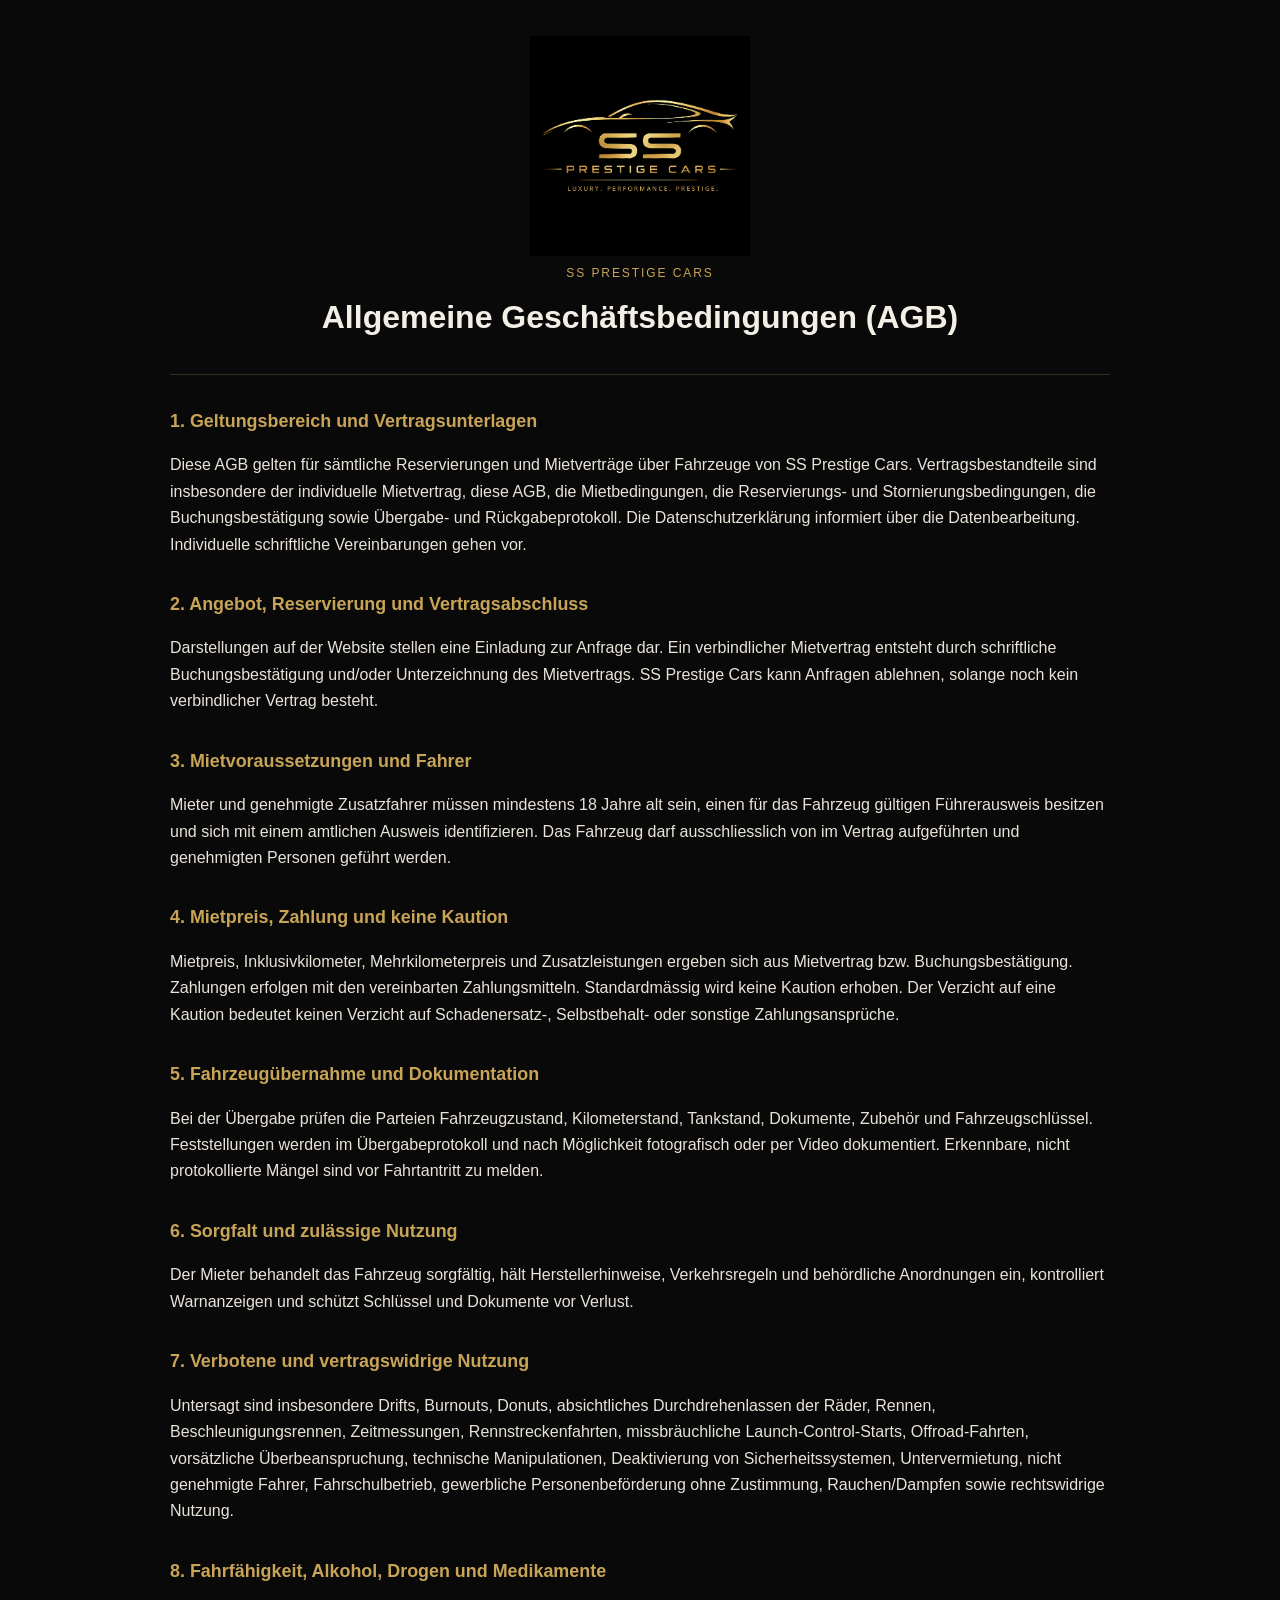
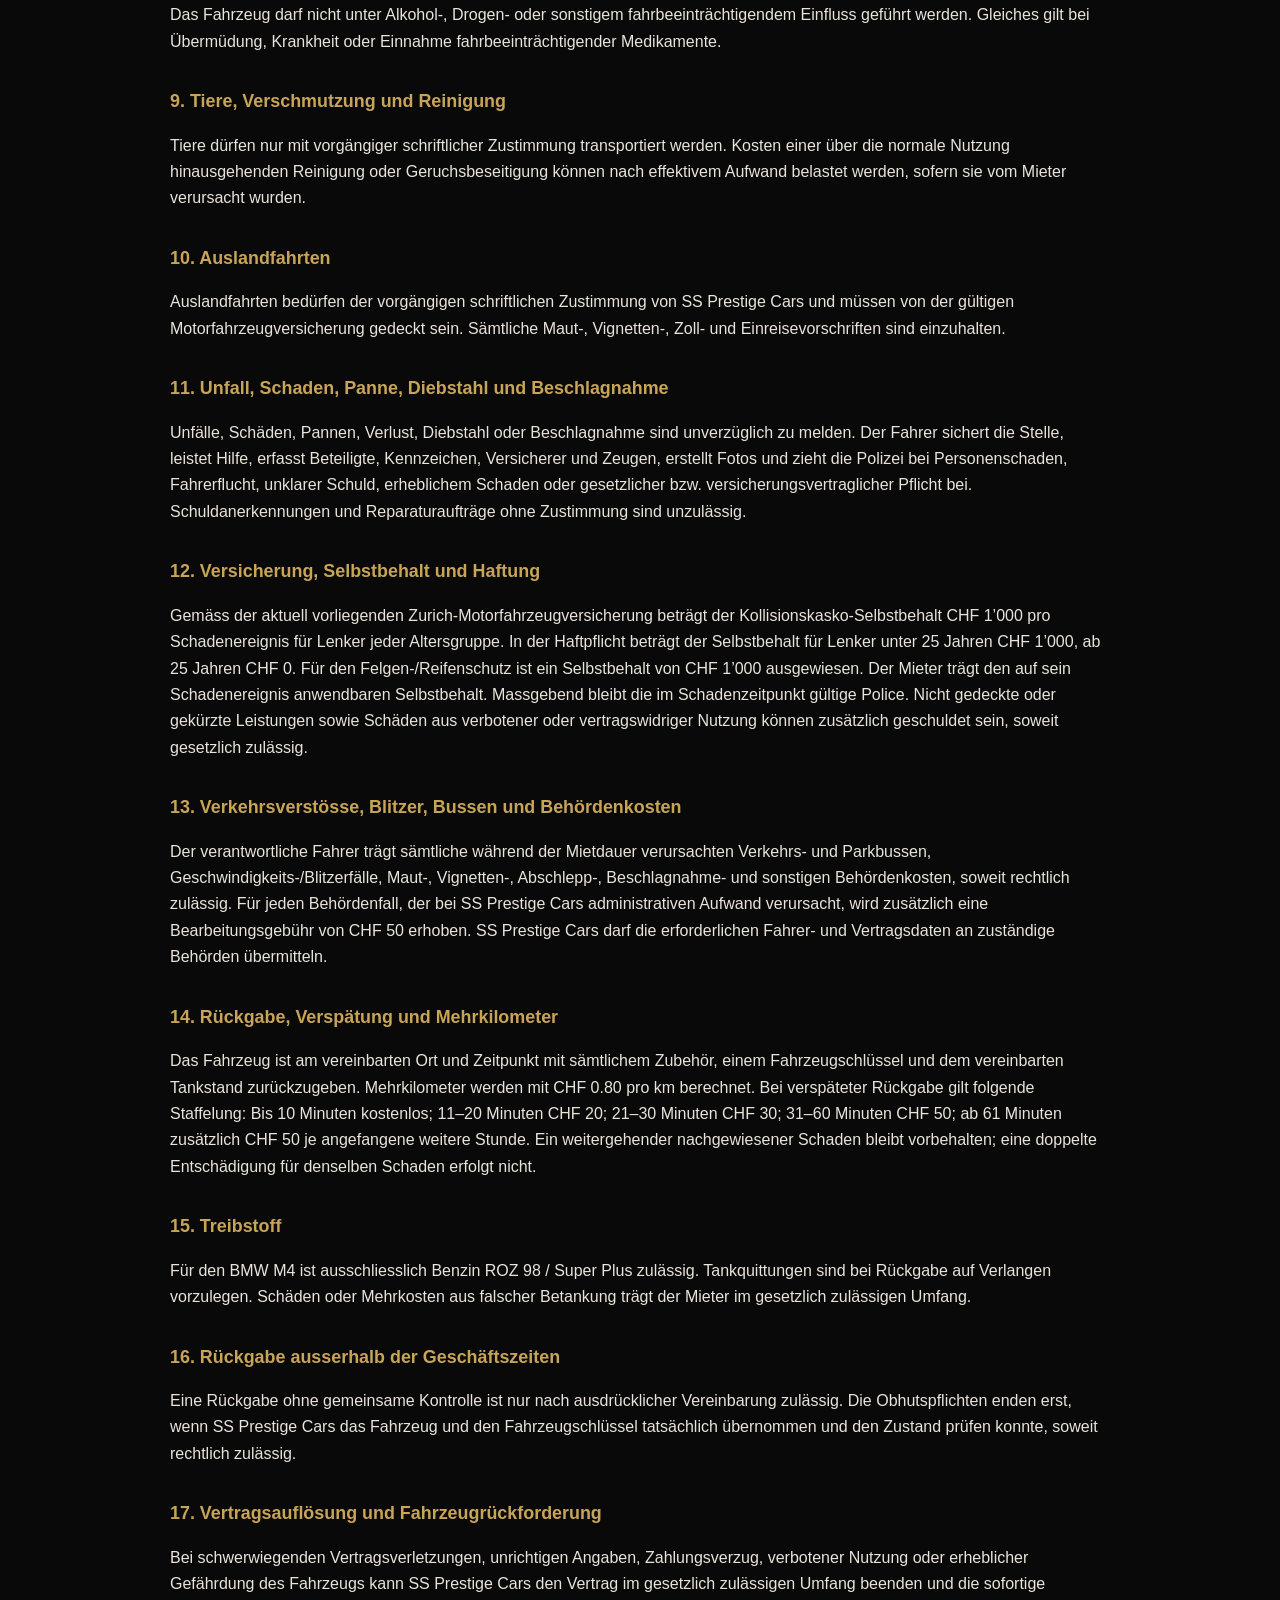
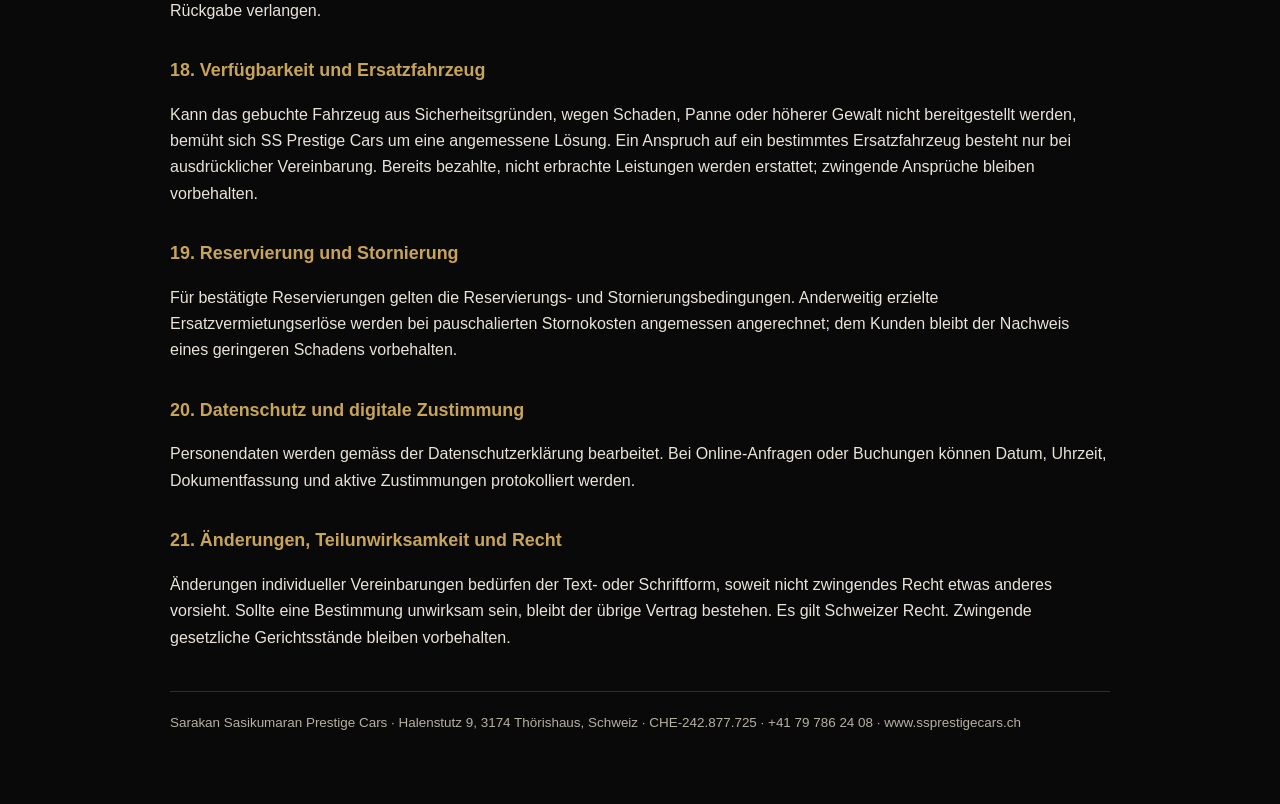
==== agb.html @ 686b35cb "Add files via upload" ====
<!doctype html><html lang="de"><head><meta charset="utf-8"><meta name="viewport" content="width=device-width,initial-scale=1"><title>Allgemeine Geschäftsbedingungen (AGB) | SS Prestige Cars</title><link rel="stylesheet" href="legal.css"></head><body><main class="wrap"><header class="top"><img class="logo" src="assets/logo.png" alt="SS Prestige Cars"><div class="eyebrow">SS Prestige Cars</div><h1>Allgemeine Geschäftsbedingungen (AGB)</h1></header><h2>1. Geltungsbereich und Vertragsunterlagen</h2><p>Diese AGB gelten für sämtliche Reservierungen und Mietverträge über Fahrzeuge von SS Prestige Cars. Vertragsbestandteile sind insbesondere der individuelle Mietvertrag, diese AGB, die Mietbedingungen, die Reservierungs- und Stornierungsbedingungen, die Buchungsbestätigung sowie Übergabe- und Rückgabeprotokoll. Die Datenschutzerklärung informiert über die Datenbearbeitung. Individuelle schriftliche Vereinbarungen gehen vor.</p><h2>2. Angebot, Reservierung und Vertragsabschluss</h2><p>Darstellungen auf der Website stellen eine Einladung zur Anfrage dar. Ein verbindlicher Mietvertrag entsteht durch schriftliche Buchungsbestätigung und/oder Unterzeichnung des Mietvertrags. SS Prestige Cars kann Anfragen ablehnen, solange noch kein verbindlicher Vertrag besteht.</p><h2>3. Mietvoraussetzungen und Fahrer</h2><p>Mieter und genehmigte Zusatzfahrer müssen mindestens 18 Jahre alt sein, einen für das Fahrzeug gültigen Führerausweis besitzen und sich mit einem amtlichen Ausweis identifizieren. Das Fahrzeug darf ausschliesslich von im Vertrag aufgeführten und genehmigten Personen geführt werden.</p><h2>4. Mietpreis, Zahlung und keine Kaution</h2><p>Mietpreis, Inklusivkilometer, Mehrkilometerpreis und Zusatzleistungen ergeben sich aus Mietvertrag bzw. Buchungsbestätigung. Zahlungen erfolgen mit den vereinbarten Zahlungsmitteln. Standardmässig wird keine Kaution erhoben. Der Verzicht auf eine Kaution bedeutet keinen Verzicht auf Schadenersatz-, Selbstbehalt- oder sonstige Zahlungsansprüche.</p><h2>5. Fahrzeugübernahme und Dokumentation</h2><p>Bei der Übergabe prüfen die Parteien Fahrzeugzustand, Kilometerstand, Tankstand, Dokumente, Zubehör und Fahrzeugschlüssel. Feststellungen werden im Übergabeprotokoll und nach Möglichkeit fotografisch oder per Video dokumentiert. Erkennbare, nicht protokollierte Mängel sind vor Fahrtantritt zu melden.</p><h2>6. Sorgfalt und zulässige Nutzung</h2><p>Der Mieter behandelt das Fahrzeug sorgfältig, hält Herstellerhinweise, Verkehrsregeln und behördliche Anordnungen ein, kontrolliert Warnanzeigen und schützt Schlüssel und Dokumente vor Verlust.</p><h2>7. Verbotene und vertragswidrige Nutzung</h2><p>Untersagt sind insbesondere Drifts, Burnouts, Donuts, absichtliches Durchdrehenlassen der Räder, Rennen, Beschleunigungsrennen, Zeitmessungen, Rennstreckenfahrten, missbräuchliche Launch-Control-Starts, Offroad-Fahrten, vorsätzliche Überbeanspruchung, technische Manipulationen, Deaktivierung von Sicherheitssystemen, Untervermietung, nicht genehmigte Fahrer, Fahrschulbetrieb, gewerbliche Personenbeförderung ohne Zustimmung, Rauchen/Dampfen sowie rechtswidrige Nutzung.</p><h2>8. Fahrfähigkeit, Alkohol, Drogen und Medikamente</h2><p>Das Fahrzeug darf nicht unter Alkohol-, Drogen- oder sonstigem fahrbeeinträchtigendem Einfluss geführt werden. Gleiches gilt bei Übermüdung, Krankheit oder Einnahme fahrbeeinträchtigender Medikamente.</p><h2>9. Tiere, Verschmutzung und Reinigung</h2><p>Tiere dürfen nur mit vorgängiger schriftlicher Zustimmung transportiert werden. Kosten einer über die normale Nutzung hinausgehenden Reinigung oder Geruchsbeseitigung können nach effektivem Aufwand belastet werden, sofern sie vom Mieter verursacht wurden.</p><h2>10. Auslandfahrten</h2><p>Auslandfahrten bedürfen der vorgängigen schriftlichen Zustimmung von SS Prestige Cars und müssen von der gültigen Motorfahrzeugversicherung gedeckt sein. Sämtliche Maut-, Vignetten-, Zoll- und Einreisevorschriften sind einzuhalten.</p><h2>11. Unfall, Schaden, Panne, Diebstahl und Beschlagnahme</h2><p>Unfälle, Schäden, Pannen, Verlust, Diebstahl oder Beschlagnahme sind unverzüglich zu melden. Der Fahrer sichert die Stelle, leistet Hilfe, erfasst Beteiligte, Kennzeichen, Versicherer und Zeugen, erstellt Fotos und zieht die Polizei bei Personenschaden, Fahrerflucht, unklarer Schuld, erheblichem Schaden oder gesetzlicher bzw. versicherungsvertraglicher Pflicht bei. Schuldanerkennungen und Reparaturaufträge ohne Zustimmung sind unzulässig.</p><h2>12. Versicherung, Selbstbehalt und Haftung</h2><p>Gemäss der aktuell vorliegenden Zurich-Motorfahrzeugversicherung beträgt der Kollisionskasko-Selbstbehalt CHF 1’000 pro Schadenereignis für Lenker jeder Altersgruppe. In der Haftpflicht beträgt der Selbstbehalt für Lenker unter 25 Jahren CHF 1’000, ab 25 Jahren CHF 0. Für den Felgen-/Reifenschutz ist ein Selbstbehalt von CHF 1’000 ausgewiesen. Der Mieter trägt den auf sein Schadenereignis anwendbaren Selbstbehalt. Massgebend bleibt die im Schadenzeitpunkt gültige Police. Nicht gedeckte oder gekürzte Leistungen sowie Schäden aus verbotener oder vertragswidriger Nutzung können zusätzlich geschuldet sein, soweit gesetzlich zulässig.</p><h2>13. Verkehrsverstösse, Blitzer, Bussen und Behördenkosten</h2><p>Der verantwortliche Fahrer trägt sämtliche während der Mietdauer verursachten Verkehrs- und Parkbussen, Geschwindigkeits-/Blitzerfälle, Maut-, Vignetten-, Abschlepp-, Beschlagnahme- und sonstigen Behördenkosten, soweit rechtlich zulässig. Für jeden Behördenfall, der bei SS Prestige Cars administrativen Aufwand verursacht, wird zusätzlich eine Bearbeitungsgebühr von CHF 50 erhoben. SS Prestige Cars darf die erforderlichen Fahrer- und Vertragsdaten an zuständige Behörden übermitteln.</p><h2>14. Rückgabe, Verspätung und Mehrkilometer</h2><p>Das Fahrzeug ist am vereinbarten Ort und Zeitpunkt mit sämtlichem Zubehör, einem Fahrzeugschlüssel und dem vereinbarten Tankstand zurückzugeben. Mehrkilometer werden mit CHF 0.80 pro km berechnet. Bei verspäteter Rückgabe gilt folgende Staffelung: Bis 10 Minuten kostenlos; 11–20 Minuten CHF 20; 21–30 Minuten CHF 30; 31–60 Minuten CHF 50; ab 61 Minuten zusätzlich CHF 50 je angefangene weitere Stunde. Ein weitergehender nachgewiesener Schaden bleibt vorbehalten; eine doppelte Entschädigung für denselben Schaden erfolgt nicht.</p><h2>15. Treibstoff</h2><p>Für den BMW M4 ist ausschliesslich Benzin ROZ 98 / Super Plus zulässig. Tankquittungen sind bei Rückgabe auf Verlangen vorzulegen. Schäden oder Mehrkosten aus falscher Betankung trägt der Mieter im gesetzlich zulässigen Umfang.</p><h2>16. Rückgabe ausserhalb der Geschäftszeiten</h2><p>Eine Rückgabe ohne gemeinsame Kontrolle ist nur nach ausdrücklicher Vereinbarung zulässig. Die Obhutspflichten enden erst, wenn SS Prestige Cars das Fahrzeug und den Fahrzeugschlüssel tatsächlich übernommen und den Zustand prüfen konnte, soweit rechtlich zulässig.</p><h2>17. Vertragsauflösung und Fahrzeugrückforderung</h2><p>Bei schwerwiegenden Vertragsverletzungen, unrichtigen Angaben, Zahlungsverzug, verbotener Nutzung oder erheblicher Gefährdung des Fahrzeugs kann SS Prestige Cars den Vertrag im gesetzlich zulässigen Umfang beenden und die sofortige Rückgabe verlangen.</p><h2>18. Verfügbarkeit und Ersatzfahrzeug</h2><p>Kann das gebuchte Fahrzeug aus Sicherheitsgründen, wegen Schaden, Panne oder höherer Gewalt nicht bereitgestellt werden, bemüht sich SS Prestige Cars um eine angemessene Lösung. Ein Anspruch auf ein bestimmtes Ersatzfahrzeug besteht nur bei ausdrücklicher Vereinbarung. Bereits bezahlte, nicht erbrachte Leistungen werden erstattet; zwingende Ansprüche bleiben vorbehalten.</p><h2>19. Reservierung und Stornierung</h2><p>Für bestätigte Reservierungen gelten die Reservierungs- und Stornierungsbedingungen. Anderweitig erzielte Ersatzvermietungserlöse werden bei pauschalierten Stornokosten angemessen angerechnet; dem Kunden bleibt der Nachweis eines geringeren Schadens vorbehalten.</p><h2>20. Datenschutz und digitale Zustimmung</h2><p>Personendaten werden gemäss der Datenschutzerklärung bearbeitet. Bei Online-Anfragen oder Buchungen können Datum, Uhrzeit, Dokumentfassung und aktive Zustimmungen protokolliert werden.</p><h2>21. Änderungen, Teilunwirksamkeit und Recht</h2><p>Änderungen individueller Vereinbarungen bedürfen der Text- oder Schriftform, soweit nicht zwingendes Recht etwas anderes vorsieht. Sollte eine Bestimmung unwirksam sein, bleibt der übrige Vertrag bestehen. Es gilt Schweizer Recht. Zwingende gesetzliche Gerichtsstände bleiben vorbehalten.</p><footer>Sarakan Sasikumaran Prestige Cars · Halenstutz 9, 3174 Thörishaus, Schweiz · CHE-242.877.725 · +41 79 786 24 08 · www.ssprestigecars.ch</footer></main></body></html>
---- legal.css ----
:root{--bg:#090909;--panel:#121212;--gold:#c8a457;--text:#f3efe7;--muted:#b7b0a4;--line:#332d22}*{box-sizing:border-box}body{margin:0;background:var(--bg);color:var(--text);font-family:Inter,Arial,sans-serif;line-height:1.65}.wrap{max-width:980px;margin:auto;padding:36px 20px 70px}.top{text-align:center;border-bottom:1px solid var(--line);padding-bottom:24px;margin-bottom:30px}.logo{width:220px;max-width:70%;height:auto}.eyebrow{color:var(--gold);letter-spacing:.16em;text-transform:uppercase;font-size:.75rem}h1{font-size:2rem;margin:.4rem 0}h2{color:var(--gold);font-size:1.12rem;margin-top:2rem}p,li{color:#e9e3da}.box{background:var(--panel);border:1px solid var(--line);border-radius:14px;padding:18px;margin:16px 0}.grid{display:grid;grid-template-columns:190px 1fr;gap:8px 18px}.grid strong{color:var(--gold)}table{width:100%;border-collapse:collapse;margin:16px 0}th,td{border:1px solid var(--line);padding:10px;text-align:left}th{background:#17130d;color:var(--gold)}a{color:var(--gold)}footer{margin-top:40px;padding-top:20px;border-top:1px solid var(--line);font-size:.84rem;color:var(--muted)}@media(max-width:620px){.grid{grid-template-columns:1fr}h1{font-size:1.55rem}}
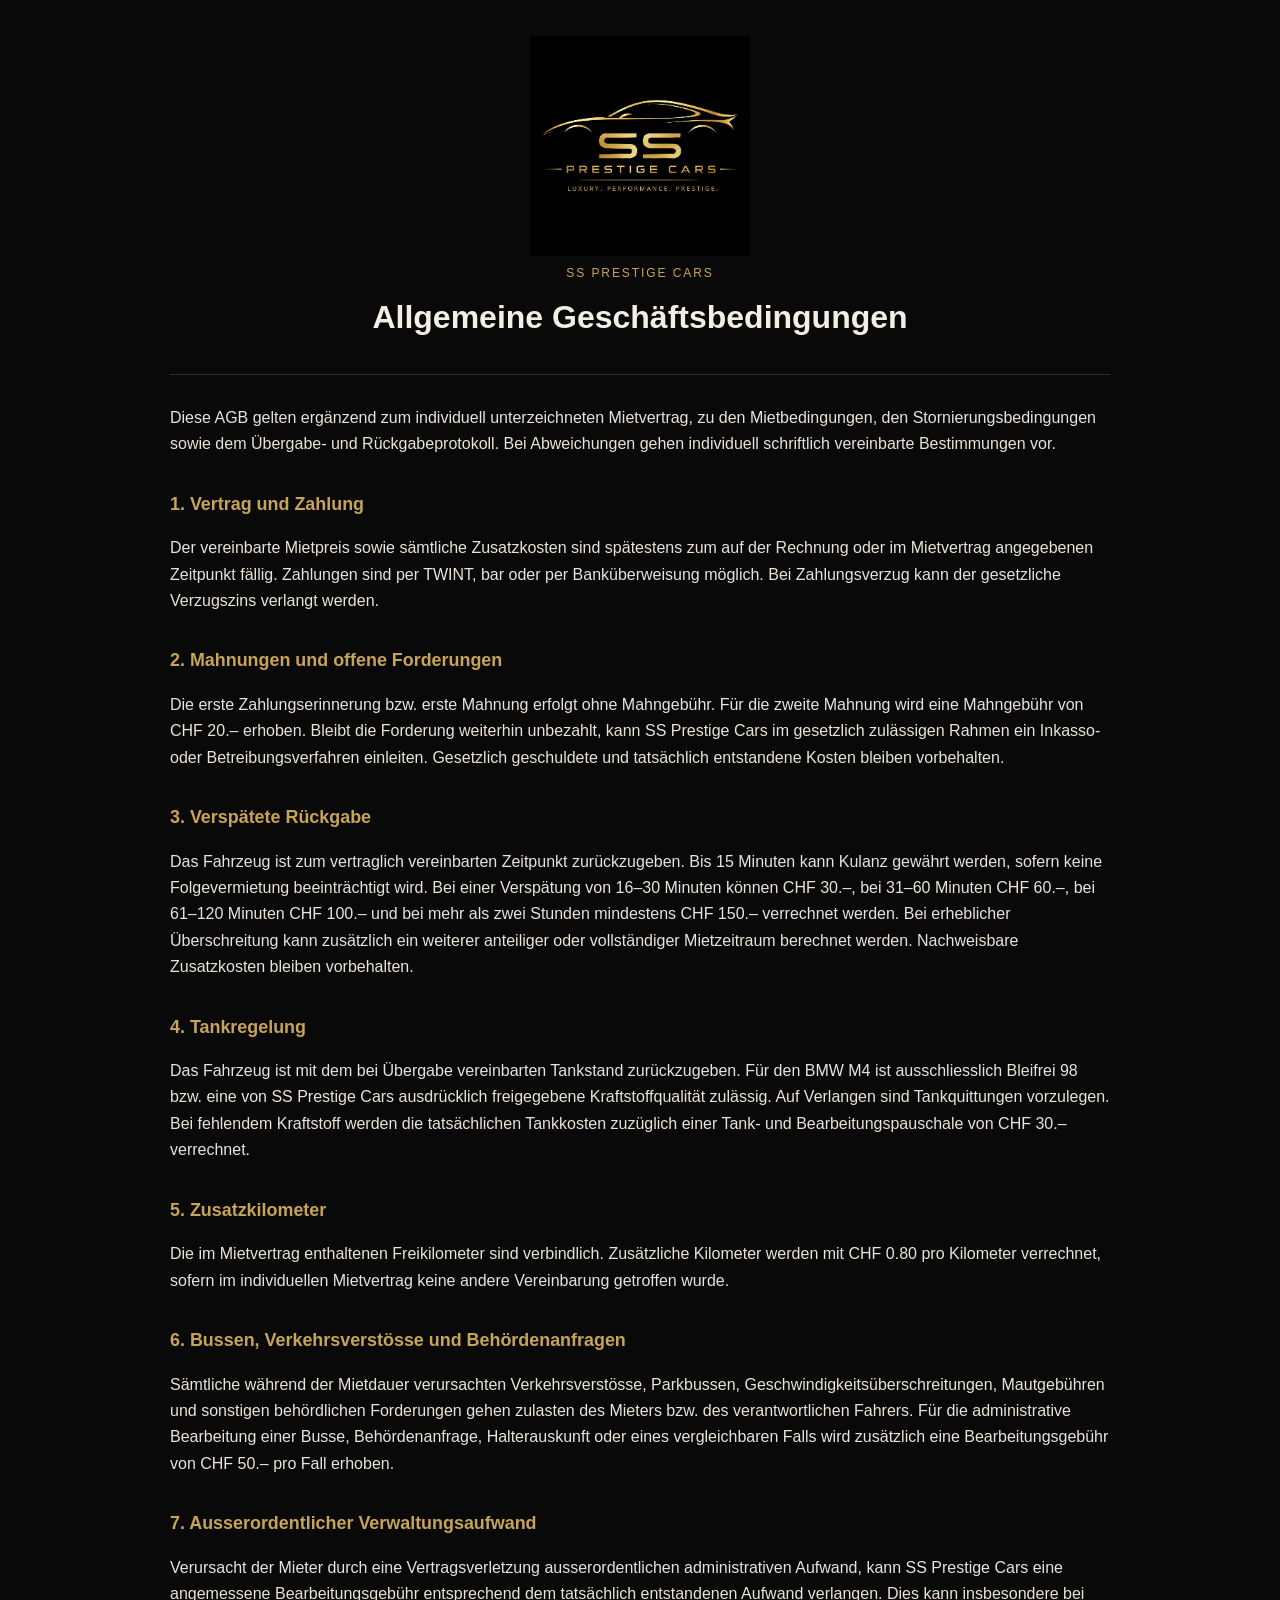
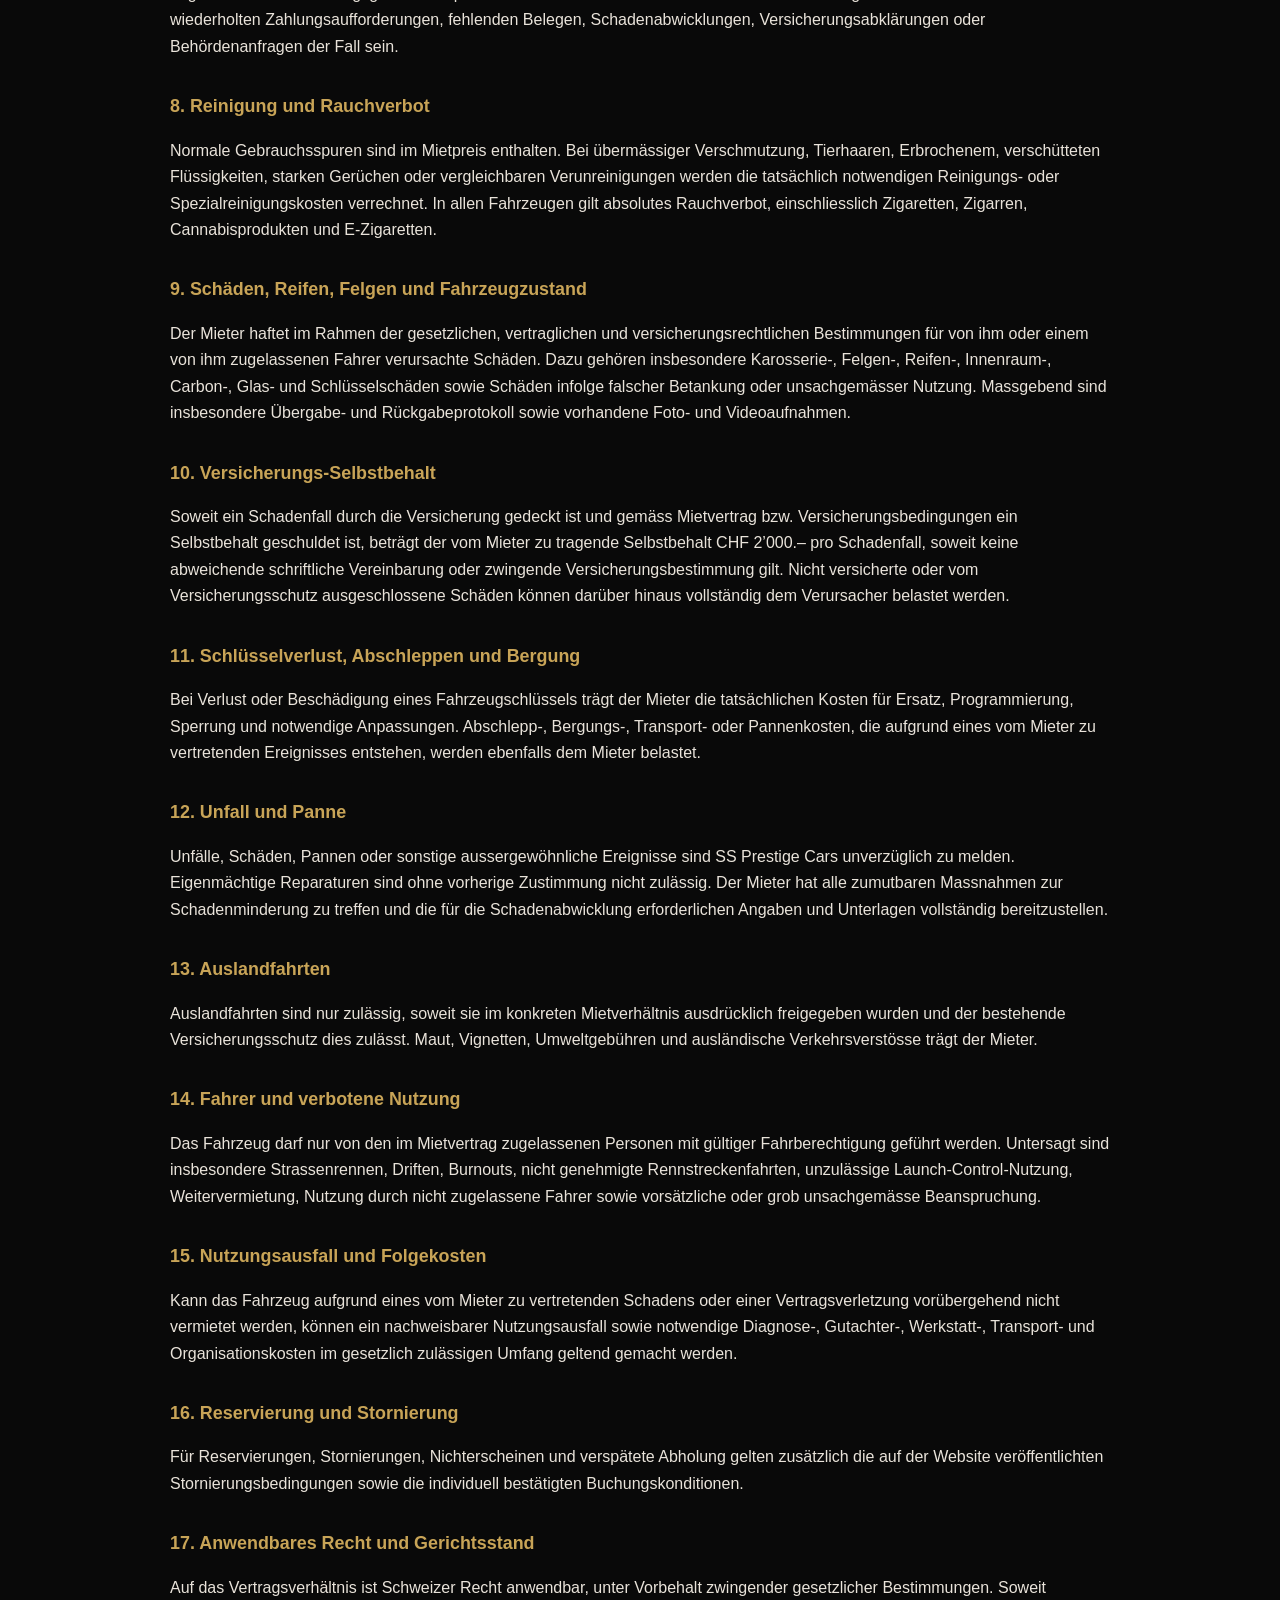
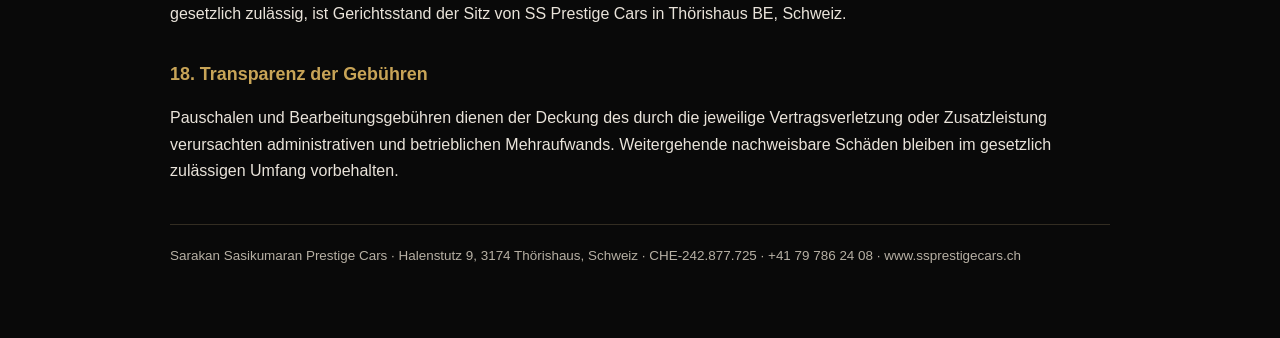
==== commit 4fd03483: "AGB und Selbstbehalt auf Live-Website aktualisieren" ====
--- a/agb.html
+++ b/agb.html
@@ -1 +1,72 @@
-<!doctype html><html lang="de"><head><meta charset="utf-8"><meta name="viewport" content="width=device-width,initial-scale=1"><title>Allgemeine Geschäftsbedingungen (AGB) | SS Prestige Cars</title><link rel="stylesheet" href="legal.css"></head><body><main class="wrap"><header class="top"><img class="logo" src="assets/logo.png" alt="SS Prestige Cars"><div class="eyebrow">SS Prestige Cars</div><h1>Allgemeine Geschäftsbedingungen (AGB)</h1></header><h2>1. Geltungsbereich und Vertragsunterlagen</h2><p>Diese AGB gelten für sämtliche Reservierungen und Mietverträge über Fahrzeuge von SS Prestige Cars. Vertragsbestandteile sind insbesondere der individuelle Mietvertrag, diese AGB, die Mietbedingungen, die Reservierungs- und Stornierungsbedingungen, die Buchungsbestätigung sowie Übergabe- und Rückgabeprotokoll. Die Datenschutzerklärung informiert über die Datenbearbeitung. Individuelle schriftliche Vereinbarungen gehen vor.</p><h2>2. Angebot, Reservierung und Vertragsabschluss</h2><p>Darstellungen auf der Website stellen eine Einladung zur Anfrage dar. Ein verbindlicher Mietvertrag entsteht durch schriftliche Buchungsbestätigung und/oder Unterzeichnung des Mietvertrags. SS Prestige Cars kann Anfragen ablehnen, solange noch kein verbindlicher Vertrag besteht.</p><h2>3. Mietvoraussetzungen und Fahrer</h2><p>Mieter und genehmigte Zusatzfahrer müssen mindestens 18 Jahre alt sein, einen für das Fahrzeug gültigen Führerausweis besitzen und sich mit einem amtlichen Ausweis identifizieren. Das Fahrzeug darf ausschliesslich von im Vertrag aufgeführten und genehmigten Personen geführt werden.</p><h2>4. Mietpreis, Zahlung und keine Kaution</h2><p>Mietpreis, Inklusivkilometer, Mehrkilometerpreis und Zusatzleistungen ergeben sich aus Mietvertrag bzw. Buchungsbestätigung. Zahlungen erfolgen mit den vereinbarten Zahlungsmitteln. Standardmässig wird keine Kaution erhoben. Der Verzicht auf eine Kaution bedeutet keinen Verzicht auf Schadenersatz-, Selbstbehalt- oder sonstige Zahlungsansprüche.</p><h2>5. Fahrzeugübernahme und Dokumentation</h2><p>Bei der Übergabe prüfen die Parteien Fahrzeugzustand, Kilometerstand, Tankstand, Dokumente, Zubehör und Fahrzeugschlüssel. Feststellungen werden im Übergabeprotokoll und nach Möglichkeit fotografisch oder per Video dokumentiert. Erkennbare, nicht protokollierte Mängel sind vor Fahrtantritt zu melden.</p><h2>6. Sorgfalt und zulässige Nutzung</h2><p>Der Mieter behandelt das Fahrzeug sorgfältig, hält Herstellerhinweise, Verkehrsregeln und behördliche Anordnungen ein, kontrolliert Warnanzeigen und schützt Schlüssel und Dokumente vor Verlust.</p><h2>7. Verbotene und vertragswidrige Nutzung</h2><p>Untersagt sind insbesondere Drifts, Burnouts, Donuts, absichtliches Durchdrehenlassen der Räder, Rennen, Beschleunigungsrennen, Zeitmessungen, Rennstreckenfahrten, missbräuchliche Launch-Control-Starts, Offroad-Fahrten, vorsätzliche Überbeanspruchung, technische Manipulationen, Deaktivierung von Sicherheitssystemen, Untervermietung, nicht genehmigte Fahrer, Fahrschulbetrieb, gewerbliche Personenbeförderung ohne Zustimmung, Rauchen/Dampfen sowie rechtswidrige Nutzung.</p><h2>8. Fahrfähigkeit, Alkohol, Drogen und Medikamente</h2><p>Das Fahrzeug darf nicht unter Alkohol-, Drogen- oder sonstigem fahrbeeinträchtigendem Einfluss geführt werden. Gleiches gilt bei Übermüdung, Krankheit oder Einnahme fahrbeeinträchtigender Medikamente.</p><h2>9. Tiere, Verschmutzung und Reinigung</h2><p>Tiere dürfen nur mit vorgängiger schriftlicher Zustimmung transportiert werden. Kosten einer über die normale Nutzung hinausgehenden Reinigung oder Geruchsbeseitigung können nach effektivem Aufwand belastet werden, sofern sie vom Mieter verursacht wurden.</p><h2>10. Auslandfahrten</h2><p>Auslandfahrten bedürfen der vorgängigen schriftlichen Zustimmung von SS Prestige Cars und müssen von der gültigen Motorfahrzeugversicherung gedeckt sein. Sämtliche Maut-, Vignetten-, Zoll- und Einreisevorschriften sind einzuhalten.</p><h2>11. Unfall, Schaden, Panne, Diebstahl und Beschlagnahme</h2><p>Unfälle, Schäden, Pannen, Verlust, Diebstahl oder Beschlagnahme sind unverzüglich zu melden. Der Fahrer sichert die Stelle, leistet Hilfe, erfasst Beteiligte, Kennzeichen, Versicherer und Zeugen, erstellt Fotos und zieht die Polizei bei Personenschaden, Fahrerflucht, unklarer Schuld, erheblichem Schaden oder gesetzlicher bzw. versicherungsvertraglicher Pflicht bei. Schuldanerkennungen und Reparaturaufträge ohne Zustimmung sind unzulässig.</p><h2>12. Versicherung, Selbstbehalt und Haftung</h2><p>Gemäss der aktuell vorliegenden Zurich-Motorfahrzeugversicherung beträgt der Kollisionskasko-Selbstbehalt CHF 1’000 pro Schadenereignis für Lenker jeder Altersgruppe. In der Haftpflicht beträgt der Selbstbehalt für Lenker unter 25 Jahren CHF 1’000, ab 25 Jahren CHF 0. Für den Felgen-/Reifenschutz ist ein Selbstbehalt von CHF 1’000 ausgewiesen. Der Mieter trägt den auf sein Schadenereignis anwendbaren Selbstbehalt. Massgebend bleibt die im Schadenzeitpunkt gültige Police. Nicht gedeckte oder gekürzte Leistungen sowie Schäden aus verbotener oder vertragswidriger Nutzung können zusätzlich geschuldet sein, soweit gesetzlich zulässig.</p><h2>13. Verkehrsverstösse, Blitzer, Bussen und Behördenkosten</h2><p>Der verantwortliche Fahrer trägt sämtliche während der Mietdauer verursachten Verkehrs- und Parkbussen, Geschwindigkeits-/Blitzerfälle, Maut-, Vignetten-, Abschlepp-, Beschlagnahme- und sonstigen Behördenkosten, soweit rechtlich zulässig. Für jeden Behördenfall, der bei SS Prestige Cars administrativen Aufwand verursacht, wird zusätzlich eine Bearbeitungsgebühr von CHF 50 erhoben. SS Prestige Cars darf die erforderlichen Fahrer- und Vertragsdaten an zuständige Behörden übermitteln.</p><h2>14. Rückgabe, Verspätung und Mehrkilometer</h2><p>Das Fahrzeug ist am vereinbarten Ort und Zeitpunkt mit sämtlichem Zubehör, einem Fahrzeugschlüssel und dem vereinbarten Tankstand zurückzugeben. Mehrkilometer werden mit CHF 0.80 pro km berechnet. Bei verspäteter Rückgabe gilt folgende Staffelung: Bis 10 Minuten kostenlos; 11–20 Minuten CHF 20; 21–30 Minuten CHF 30; 31–60 Minuten CHF 50; ab 61 Minuten zusätzlich CHF 50 je angefangene weitere Stunde. Ein weitergehender nachgewiesener Schaden bleibt vorbehalten; eine doppelte Entschädigung für denselben Schaden erfolgt nicht.</p><h2>15. Treibstoff</h2><p>Für den BMW M4 ist ausschliesslich Benzin ROZ 98 / Super Plus zulässig. Tankquittungen sind bei Rückgabe auf Verlangen vorzulegen. Schäden oder Mehrkosten aus falscher Betankung trägt der Mieter im gesetzlich zulässigen Umfang.</p><h2>16. Rückgabe ausserhalb der Geschäftszeiten</h2><p>Eine Rückgabe ohne gemeinsame Kontrolle ist nur nach ausdrücklicher Vereinbarung zulässig. Die Obhutspflichten enden erst, wenn SS Prestige Cars das Fahrzeug und den Fahrzeugschlüssel tatsächlich übernommen und den Zustand prüfen konnte, soweit rechtlich zulässig.</p><h2>17. Vertragsauflösung und Fahrzeugrückforderung</h2><p>Bei schwerwiegenden Vertragsverletzungen, unrichtigen Angaben, Zahlungsverzug, verbotener Nutzung oder erheblicher Gefährdung des Fahrzeugs kann SS Prestige Cars den Vertrag im gesetzlich zulässigen Umfang beenden und die sofortige Rückgabe verlangen.</p><h2>18. Verfügbarkeit und Ersatzfahrzeug</h2><p>Kann das gebuchte Fahrzeug aus Sicherheitsgründen, wegen Schaden, Panne oder höherer Gewalt nicht bereitgestellt werden, bemüht sich SS Prestige Cars um eine angemessene Lösung. Ein Anspruch auf ein bestimmtes Ersatzfahrzeug besteht nur bei ausdrücklicher Vereinbarung. Bereits bezahlte, nicht erbrachte Leistungen werden erstattet; zwingende Ansprüche bleiben vorbehalten.</p><h2>19. Reservierung und Stornierung</h2><p>Für bestätigte Reservierungen gelten die Reservierungs- und Stornierungsbedingungen. Anderweitig erzielte Ersatzvermietungserlöse werden bei pauschalierten Stornokosten angemessen angerechnet; dem Kunden bleibt der Nachweis eines geringeren Schadens vorbehalten.</p><h2>20. Datenschutz und digitale Zustimmung</h2><p>Personendaten werden gemäss der Datenschutzerklärung bearbeitet. Bei Online-Anfragen oder Buchungen können Datum, Uhrzeit, Dokumentfassung und aktive Zustimmungen protokolliert werden.</p><h2>21. Änderungen, Teilunwirksamkeit und Recht</h2><p>Änderungen individueller Vereinbarungen bedürfen der Text- oder Schriftform, soweit nicht zwingendes Recht etwas anderes vorsieht. Sollte eine Bestimmung unwirksam sein, bleibt der übrige Vertrag bestehen. Es gilt Schweizer Recht. Zwingende gesetzliche Gerichtsstände bleiben vorbehalten.</p><footer>Sarakan Sasikumaran Prestige Cars · Halenstutz 9, 3174 Thörishaus, Schweiz · CHE-242.877.725 · +41 79 786 24 08 · www.ssprestigecars.ch</footer></main></body></html>+<!doctype html>
+<html lang="de">
+<head>
+  <meta charset="utf-8">
+  <meta name="viewport" content="width=device-width,initial-scale=1">
+  <title>Allgemeine Geschäftsbedingungen | SS Prestige Cars</title>
+  <link rel="icon" href="assets/logo.png">
+  <link rel="stylesheet" href="legal.css">
+</head>
+<body>
+<main class="wrap">
+  <header class="top"><img class="logo" src="assets/logo.png" alt="SS Prestige Cars"><div class="eyebrow">SS Prestige Cars</div><h1>Allgemeine Geschäftsbedingungen</h1></header>
+  <p>Diese AGB gelten ergänzend zum individuell unterzeichneten Mietvertrag, zu den Mietbedingungen, den Stornierungsbedingungen sowie dem Übergabe- und Rückgabeprotokoll. Bei Abweichungen gehen individuell schriftlich vereinbarte Bestimmungen vor.</p>
+
+  <h2>1. Vertrag und Zahlung</h2>
+  <p>Der vereinbarte Mietpreis sowie sämtliche Zusatzkosten sind spätestens zum auf der Rechnung oder im Mietvertrag angegebenen Zeitpunkt fällig. Zahlungen sind per TWINT, bar oder per Banküberweisung möglich. Bei Zahlungsverzug kann der gesetzliche Verzugszins verlangt werden.</p>
+
+  <h2>2. Mahnungen und offene Forderungen</h2>
+  <p>Die erste Zahlungserinnerung bzw. erste Mahnung erfolgt ohne Mahngebühr. Für die zweite Mahnung wird eine Mahngebühr von CHF 20.– erhoben. Bleibt die Forderung weiterhin unbezahlt, kann SS Prestige Cars im gesetzlich zulässigen Rahmen ein Inkasso- oder Betreibungsverfahren einleiten. Gesetzlich geschuldete und tatsächlich entstandene Kosten bleiben vorbehalten.</p>
+
+  <h2>3. Verspätete Rückgabe</h2>
+  <p>Das Fahrzeug ist zum vertraglich vereinbarten Zeitpunkt zurückzugeben. Bis 15 Minuten kann Kulanz gewährt werden, sofern keine Folgevermietung beeinträchtigt wird. Bei einer Verspätung von 16–30 Minuten können CHF 30.–, bei 31–60 Minuten CHF 60.–, bei 61–120 Minuten CHF 100.– und bei mehr als zwei Stunden mindestens CHF 150.– verrechnet werden. Bei erheblicher Überschreitung kann zusätzlich ein weiterer anteiliger oder vollständiger Mietzeitraum berechnet werden. Nachweisbare Zusatzkosten bleiben vorbehalten.</p>
+
+  <h2>4. Tankregelung</h2>
+  <p>Das Fahrzeug ist mit dem bei Übergabe vereinbarten Tankstand zurückzugeben. Für den BMW M4 ist ausschliesslich Bleifrei 98 bzw. eine von SS Prestige Cars ausdrücklich freigegebene Kraftstoffqualität zulässig. Auf Verlangen sind Tankquittungen vorzulegen. Bei fehlendem Kraftstoff werden die tatsächlichen Tankkosten zuzüglich einer Tank- und Bearbeitungspauschale von CHF 30.– verrechnet.</p>
+
+  <h2>5. Zusatzkilometer</h2>
+  <p>Die im Mietvertrag enthaltenen Freikilometer sind verbindlich. Zusätzliche Kilometer werden mit CHF 0.80 pro Kilometer verrechnet, sofern im individuellen Mietvertrag keine andere Vereinbarung getroffen wurde.</p>
+
+  <h2>6. Bussen, Verkehrsverstösse und Behördenanfragen</h2>
+  <p>Sämtliche während der Mietdauer verursachten Verkehrsverstösse, Parkbussen, Geschwindigkeitsüberschreitungen, Mautgebühren und sonstigen behördlichen Forderungen gehen zulasten des Mieters bzw. des verantwortlichen Fahrers. Für die administrative Bearbeitung einer Busse, Behördenanfrage, Halterauskunft oder eines vergleichbaren Falls wird zusätzlich eine Bearbeitungsgebühr von CHF 50.– pro Fall erhoben.</p>
+
+  <h2>7. Ausserordentlicher Verwaltungsaufwand</h2>
+  <p>Verursacht der Mieter durch eine Vertragsverletzung ausserordentlichen administrativen Aufwand, kann SS Prestige Cars eine angemessene Bearbeitungsgebühr entsprechend dem tatsächlich entstandenen Aufwand verlangen. Dies kann insbesondere bei wiederholten Zahlungsaufforderungen, fehlenden Belegen, Schadenabwicklungen, Versicherungsabklärungen oder Behördenanfragen der Fall sein.</p>
+
+  <h2>8. Reinigung und Rauchverbot</h2>
+  <p>Normale Gebrauchsspuren sind im Mietpreis enthalten. Bei übermässiger Verschmutzung, Tierhaaren, Erbrochenem, verschütteten Flüssigkeiten, starken Gerüchen oder vergleichbaren Verunreinigungen werden die tatsächlich notwendigen Reinigungs- oder Spezialreinigungskosten verrechnet. In allen Fahrzeugen gilt absolutes Rauchverbot, einschliesslich Zigaretten, Zigarren, Cannabisprodukten und E-Zigaretten.</p>
+
+  <h2>9. Schäden, Reifen, Felgen und Fahrzeugzustand</h2>
+  <p>Der Mieter haftet im Rahmen der gesetzlichen, vertraglichen und versicherungsrechtlichen Bestimmungen für von ihm oder einem von ihm zugelassenen Fahrer verursachte Schäden. Dazu gehören insbesondere Karosserie-, Felgen-, Reifen-, Innenraum-, Carbon-, Glas- und Schlüsselschäden sowie Schäden infolge falscher Betankung oder unsachgemässer Nutzung. Massgebend sind insbesondere Übergabe- und Rückgabeprotokoll sowie vorhandene Foto- und Videoaufnahmen.</p>
+
+  <h2>10. Versicherungs-Selbstbehalt</h2>
+  <p>Soweit ein Schadenfall durch die Versicherung gedeckt ist und gemäss Mietvertrag bzw. Versicherungsbedingungen ein Selbstbehalt geschuldet ist, beträgt der vom Mieter zu tragende Selbstbehalt CHF 2’000.– pro Schadenfall, soweit keine abweichende schriftliche Vereinbarung oder zwingende Versicherungsbestimmung gilt. Nicht versicherte oder vom Versicherungsschutz ausgeschlossene Schäden können darüber hinaus vollständig dem Verursacher belastet werden.</p>
+
+  <h2>11. Schlüsselverlust, Abschleppen und Bergung</h2>
+  <p>Bei Verlust oder Beschädigung eines Fahrzeugschlüssels trägt der Mieter die tatsächlichen Kosten für Ersatz, Programmierung, Sperrung und notwendige Anpassungen. Abschlepp-, Bergungs-, Transport- oder Pannenkosten, die aufgrund eines vom Mieter zu vertretenden Ereignisses entstehen, werden ebenfalls dem Mieter belastet.</p>
+
+  <h2>12. Unfall und Panne</h2>
+  <p>Unfälle, Schäden, Pannen oder sonstige aussergewöhnliche Ereignisse sind SS Prestige Cars unverzüglich zu melden. Eigenmächtige Reparaturen sind ohne vorherige Zustimmung nicht zulässig. Der Mieter hat alle zumutbaren Massnahmen zur Schadenminderung zu treffen und die für die Schadenabwicklung erforderlichen Angaben und Unterlagen vollständig bereitzustellen.</p>
+
+  <h2>13. Auslandfahrten</h2>
+  <p>Auslandfahrten sind nur zulässig, soweit sie im konkreten Mietverhältnis ausdrücklich freigegeben wurden und der bestehende Versicherungsschutz dies zulässt. Maut, Vignetten, Umweltgebühren und ausländische Verkehrsverstösse trägt der Mieter.</p>
+
+  <h2>14. Fahrer und verbotene Nutzung</h2>
+  <p>Das Fahrzeug darf nur von den im Mietvertrag zugelassenen Personen mit gültiger Fahrberechtigung geführt werden. Untersagt sind insbesondere Strassenrennen, Driften, Burnouts, nicht genehmigte Rennstreckenfahrten, unzulässige Launch-Control-Nutzung, Weitervermietung, Nutzung durch nicht zugelassene Fahrer sowie vorsätzliche oder grob unsachgemässe Beanspruchung.</p>
+
+  <h2>15. Nutzungsausfall und Folgekosten</h2>
+  <p>Kann das Fahrzeug aufgrund eines vom Mieter zu vertretenden Schadens oder einer Vertragsverletzung vorübergehend nicht vermietet werden, können ein nachweisbarer Nutzungsausfall sowie notwendige Diagnose-, Gutachter-, Werkstatt-, Transport- und Organisationskosten im gesetzlich zulässigen Umfang geltend gemacht werden.</p>
+
+  <h2>16. Reservierung und Stornierung</h2>
+  <p>Für Reservierungen, Stornierungen, Nichterscheinen und verspätete Abholung gelten zusätzlich die auf der Website veröffentlichten Stornierungsbedingungen sowie die individuell bestätigten Buchungskonditionen.</p>
+
+  <h2>17. Anwendbares Recht und Gerichtsstand</h2>
+  <p>Auf das Vertragsverhältnis ist Schweizer Recht anwendbar, unter Vorbehalt zwingender gesetzlicher Bestimmungen. Soweit gesetzlich zulässig, ist Gerichtsstand der Sitz von SS Prestige Cars in Thörishaus BE, Schweiz.</p>
+
+  <h2>18. Transparenz der Gebühren</h2>
+  <p>Pauschalen und Bearbeitungsgebühren dienen der Deckung des durch die jeweilige Vertragsverletzung oder Zusatzleistung verursachten administrativen und betrieblichen Mehraufwands. Weitergehende nachweisbare Schäden bleiben im gesetzlich zulässigen Umfang vorbehalten.</p>
+
+  <footer>Sarakan Sasikumaran Prestige Cars · Halenstutz 9, 3174 Thörishaus, Schweiz · CHE-242.877.725 · +41 79 786 24 08 · www.ssprestigecars.ch</footer>
+</main>
+</body>
+</html>
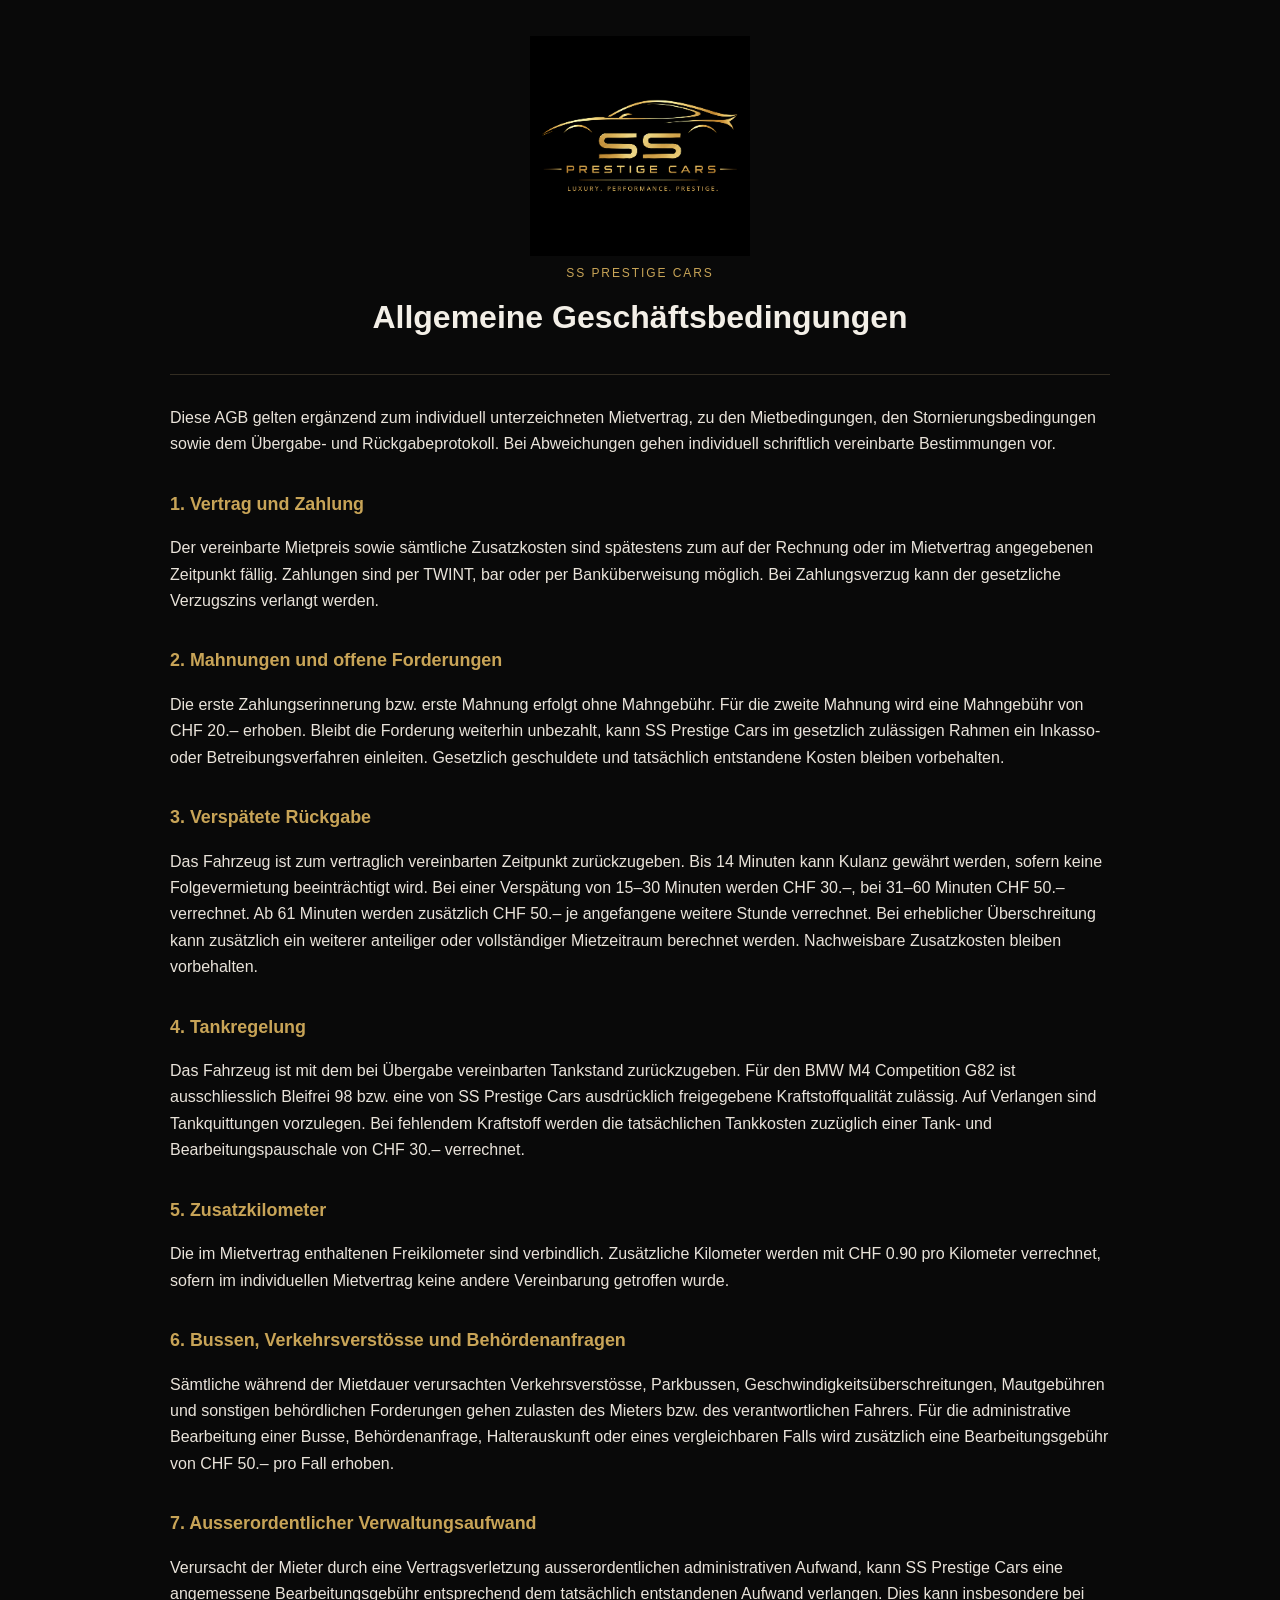
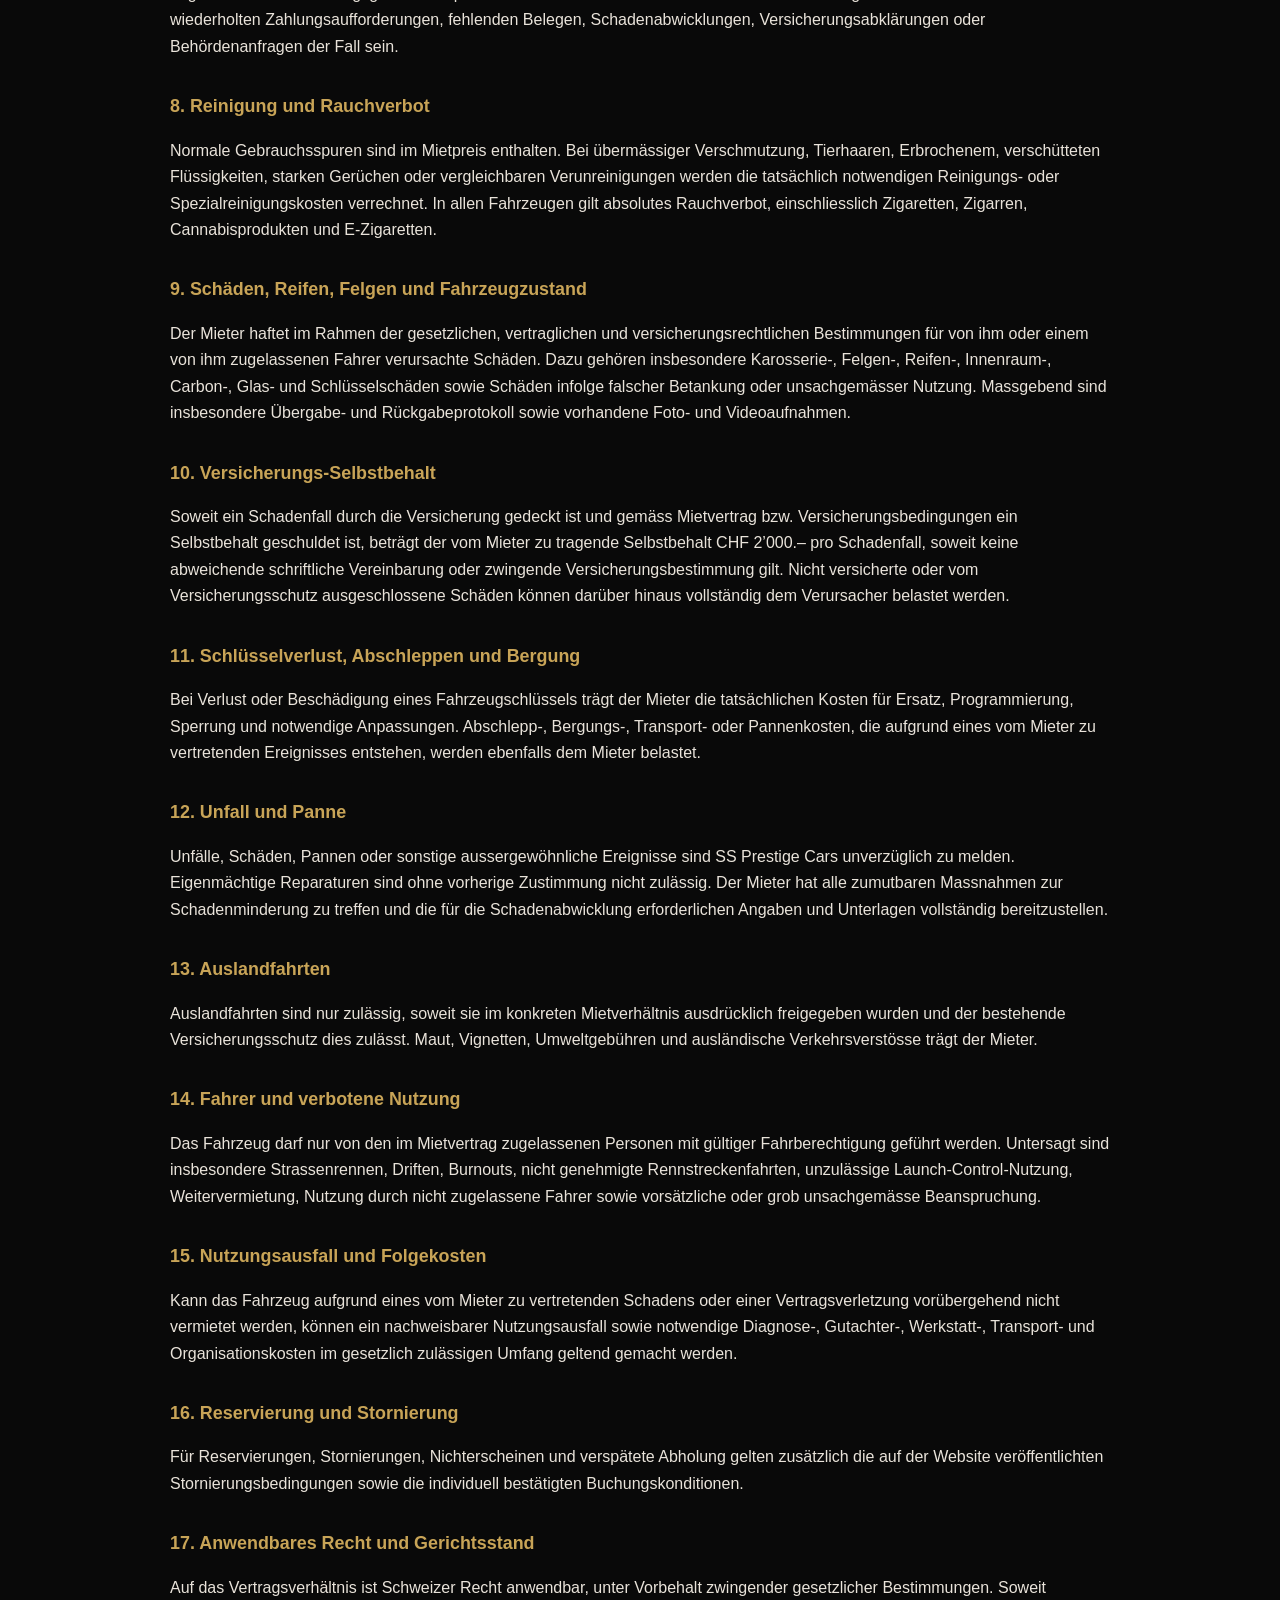
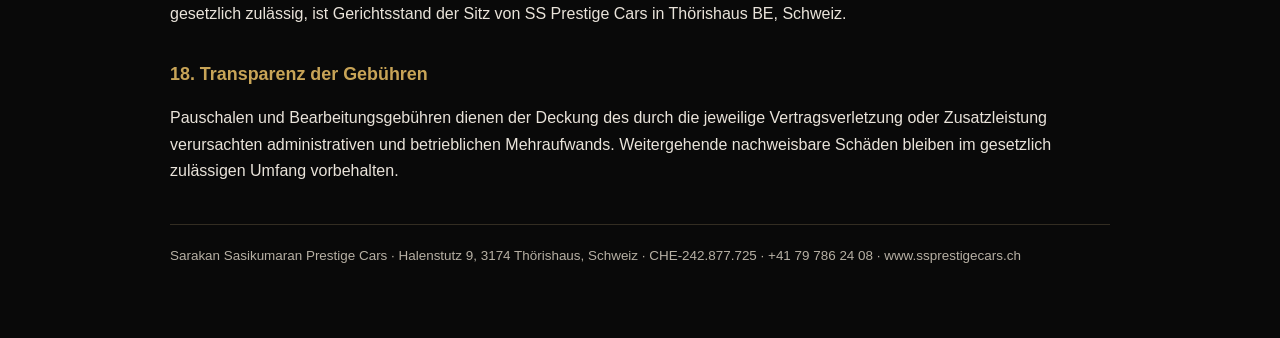
==== commit cfd90cae: "Aktualisiere agb.html auf aktuelle Mietkonditionen" ====
--- a/agb.html
+++ b/agb.html
@@ -19,13 +19,13 @@
   <p>Die erste Zahlungserinnerung bzw. erste Mahnung erfolgt ohne Mahngebühr. Für die zweite Mahnung wird eine Mahngebühr von CHF 20.– erhoben. Bleibt die Forderung weiterhin unbezahlt, kann SS Prestige Cars im gesetzlich zulässigen Rahmen ein Inkasso- oder Betreibungsverfahren einleiten. Gesetzlich geschuldete und tatsächlich entstandene Kosten bleiben vorbehalten.</p>
 
   <h2>3. Verspätete Rückgabe</h2>
-  <p>Das Fahrzeug ist zum vertraglich vereinbarten Zeitpunkt zurückzugeben. Bis 15 Minuten kann Kulanz gewährt werden, sofern keine Folgevermietung beeinträchtigt wird. Bei einer Verspätung von 16–30 Minuten können CHF 30.–, bei 31–60 Minuten CHF 60.–, bei 61–120 Minuten CHF 100.– und bei mehr als zwei Stunden mindestens CHF 150.– verrechnet werden. Bei erheblicher Überschreitung kann zusätzlich ein weiterer anteiliger oder vollständiger Mietzeitraum berechnet werden. Nachweisbare Zusatzkosten bleiben vorbehalten.</p>
+  <p>Das Fahrzeug ist zum vertraglich vereinbarten Zeitpunkt zurückzugeben. Bis 14 Minuten kann Kulanz gewährt werden, sofern keine Folgevermietung beeinträchtigt wird. Bei einer Verspätung von 15–30 Minuten werden CHF 30.–, bei 31–60 Minuten CHF 50.– verrechnet. Ab 61 Minuten werden zusätzlich CHF 50.– je angefangene weitere Stunde verrechnet. Bei erheblicher Überschreitung kann zusätzlich ein weiterer anteiliger oder vollständiger Mietzeitraum berechnet werden. Nachweisbare Zusatzkosten bleiben vorbehalten.</p>
 
   <h2>4. Tankregelung</h2>
-  <p>Das Fahrzeug ist mit dem bei Übergabe vereinbarten Tankstand zurückzugeben. Für den BMW M4 ist ausschliesslich Bleifrei 98 bzw. eine von SS Prestige Cars ausdrücklich freigegebene Kraftstoffqualität zulässig. Auf Verlangen sind Tankquittungen vorzulegen. Bei fehlendem Kraftstoff werden die tatsächlichen Tankkosten zuzüglich einer Tank- und Bearbeitungspauschale von CHF 30.– verrechnet.</p>
+  <p>Das Fahrzeug ist mit dem bei Übergabe vereinbarten Tankstand zurückzugeben. Für den BMW M4 Competition G82 ist ausschliesslich Bleifrei 98 bzw. eine von SS Prestige Cars ausdrücklich freigegebene Kraftstoffqualität zulässig. Auf Verlangen sind Tankquittungen vorzulegen. Bei fehlendem Kraftstoff werden die tatsächlichen Tankkosten zuzüglich einer Tank- und Bearbeitungspauschale von CHF 30.– verrechnet.</p>
 
   <h2>5. Zusatzkilometer</h2>
-  <p>Die im Mietvertrag enthaltenen Freikilometer sind verbindlich. Zusätzliche Kilometer werden mit CHF 0.80 pro Kilometer verrechnet, sofern im individuellen Mietvertrag keine andere Vereinbarung getroffen wurde.</p>
+  <p>Die im Mietvertrag enthaltenen Freikilometer sind verbindlich. Zusätzliche Kilometer werden mit CHF 0.90 pro Kilometer verrechnet, sofern im individuellen Mietvertrag keine andere Vereinbarung getroffen wurde.</p>
 
   <h2>6. Bussen, Verkehrsverstösse und Behördenanfragen</h2>
   <p>Sämtliche während der Mietdauer verursachten Verkehrsverstösse, Parkbussen, Geschwindigkeitsüberschreitungen, Mautgebühren und sonstigen behördlichen Forderungen gehen zulasten des Mieters bzw. des verantwortlichen Fahrers. Für die administrative Bearbeitung einer Busse, Behördenanfrage, Halterauskunft oder eines vergleichbaren Falls wird zusätzlich eine Bearbeitungsgebühr von CHF 50.– pro Fall erhoben.</p>
--- a/legal.css
+++ b/legal.css
@@ -1,2 +1 @@
-
-:root{--bg:#090909;--panel:#121212;--gold:#c8a457;--text:#f3efe7;--muted:#b7b0a4;--line:#332d22}*{box-sizing:border-box}body{margin:0;background:var(--bg);color:var(--text);font-family:Inter,Arial,sans-serif;line-height:1.65}.wrap{max-width:980px;margin:auto;padding:36px 20px 70px}.top{text-align:center;border-bottom:1px solid var(--line);padding-bottom:24px;margin-bottom:30px}.logo{width:220px;max-width:70%;height:auto}.eyebrow{color:var(--gold);letter-spacing:.16em;text-transform:uppercase;font-size:.75rem}h1{font-size:2rem;margin:.4rem 0}h2{color:var(--gold);font-size:1.12rem;margin-top:2rem}p,li{color:#e9e3da}.box{background:var(--panel);border:1px solid var(--line);border-radius:14px;padding:18px;margin:16px 0}.grid{display:grid;grid-template-columns:190px 1fr;gap:8px 18px}.grid strong{color:var(--gold)}table{width:100%;border-collapse:collapse;margin:16px 0}th,td{border:1px solid var(--line);padding:10px;text-align:left}th{background:#17130d;color:var(--gold)}a{color:var(--gold)}footer{margin-top:40px;padding-top:20px;border-top:1px solid var(--line);font-size:.84rem;color:var(--muted)}@media(max-width:620px){.grid{grid-template-columns:1fr}h1{font-size:1.55rem}}
+:root{--bg:#090909;--panel:#121212;--gold:#c8a457;--text:#f3efe7;--muted:#b7b0a4;--line:#332d22}*{box-sizing:border-box}html,body{width:100%;max-width:100%;overflow-x:hidden}body{margin:0;background:var(--bg);color:var(--text);font-family:Inter,Arial,sans-serif;line-height:1.65}.wrap{width:100%;max-width:980px;margin:auto;padding:36px 20px 70px}.top{text-align:center;border-bottom:1px solid var(--line);padding-bottom:24px;margin-bottom:30px}.logo{width:220px;max-width:70%;height:auto}.eyebrow{color:var(--gold);letter-spacing:.16em;text-transform:uppercase;font-size:.75rem}h1{font-size:2rem;margin:.4rem 0;overflow-wrap:anywhere}h2{color:var(--gold);font-size:1.12rem;margin-top:2rem;overflow-wrap:anywhere}p,li{color:#e9e3da;overflow-wrap:anywhere}.box{background:var(--panel);border:1px solid var(--line);border-radius:14px;padding:18px;margin:16px 0;min-width:0}.grid{display:grid;grid-template-columns:190px minmax(0,1fr);gap:8px 18px}.grid strong{color:var(--gold)}table{width:100%;max-width:100%;border-collapse:collapse;margin:16px 0;display:block;overflow-x:auto;-webkit-overflow-scrolling:touch}th,td{border:1px solid var(--line);padding:10px;text-align:left;white-space:normal}th{background:#17130d;color:var(--gold)}a{color:var(--gold);overflow-wrap:anywhere}footer{margin-top:40px;padding-top:20px;border-top:1px solid var(--line);font-size:.84rem;color:var(--muted);overflow-wrap:anywhere}@media(max-width:620px){.wrap{padding:26px 16px 56px}.grid{grid-template-columns:1fr}h1{font-size:1.55rem;line-height:1.2}h2{font-size:1.05rem}.logo{width:180px;max-width:75%}.box{padding:15px}p,li{font-size:.96rem}footer{font-size:.78rem;line-height:1.55}}
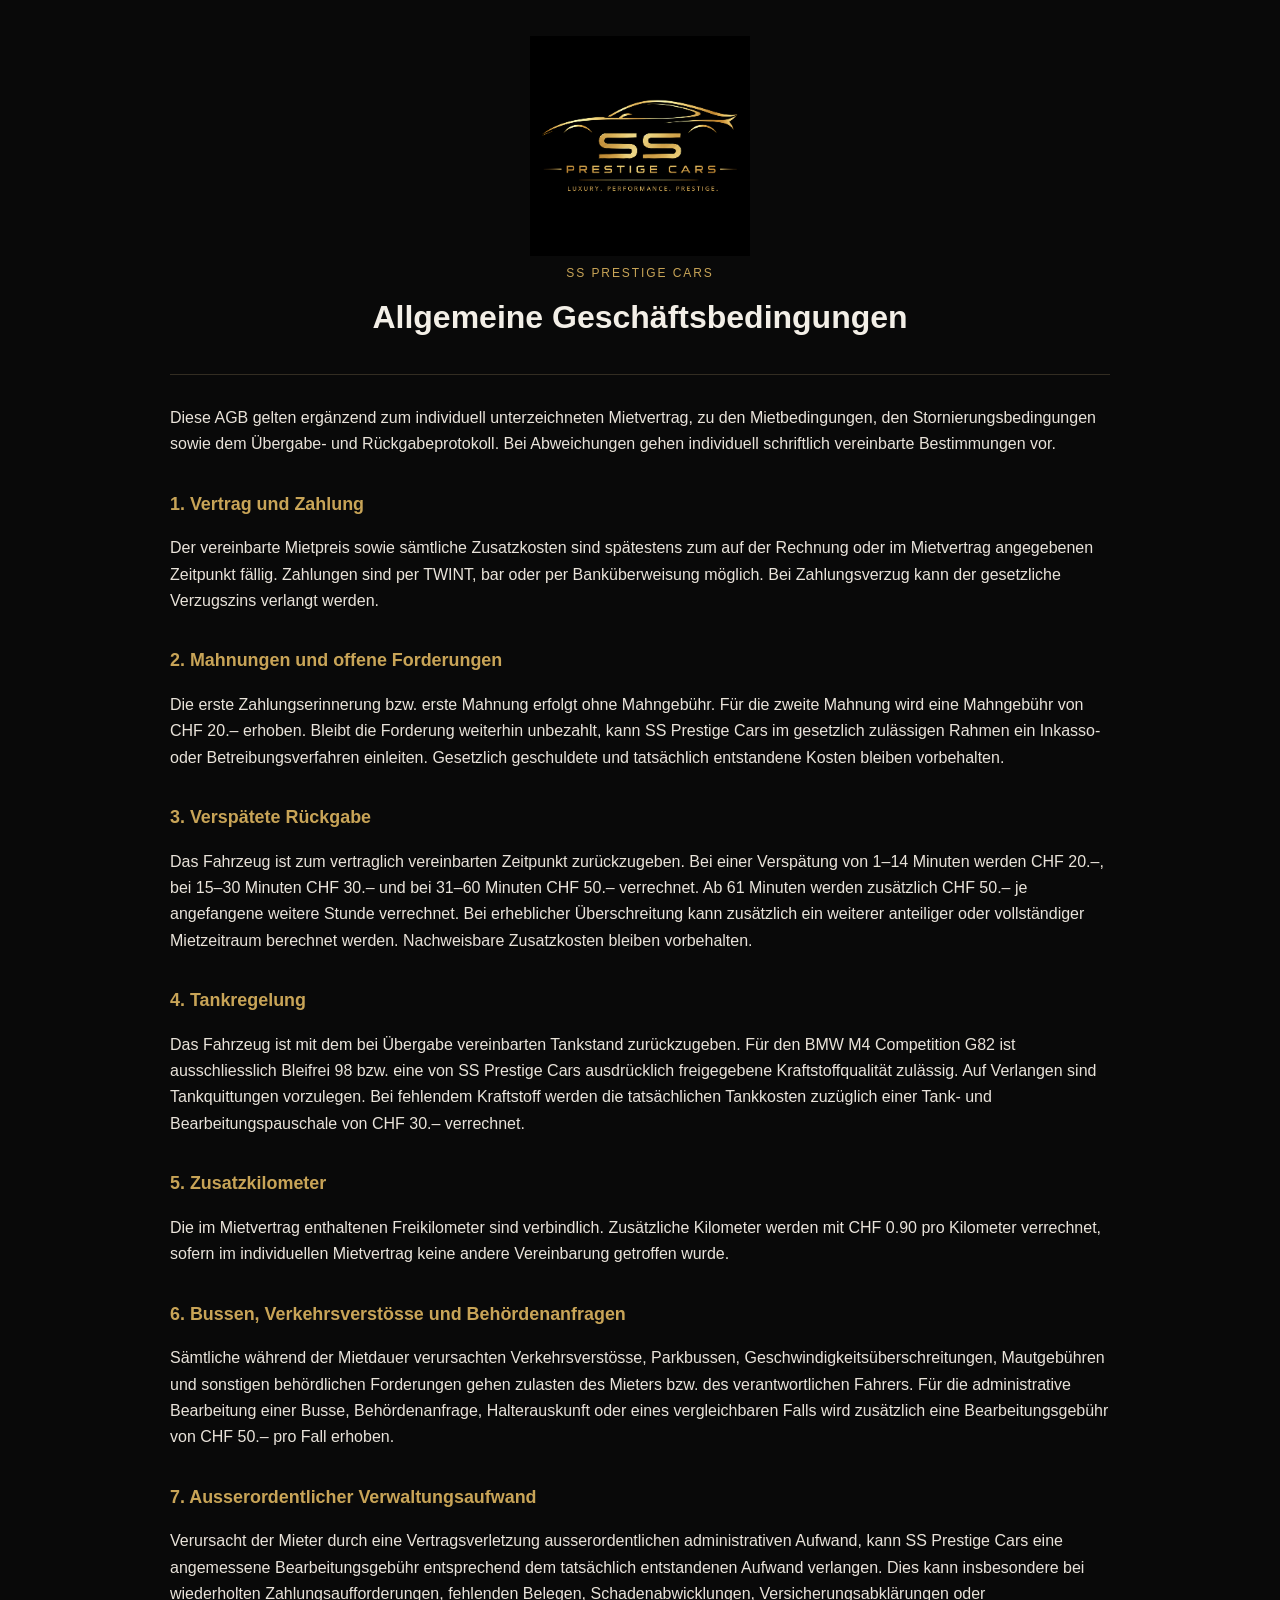
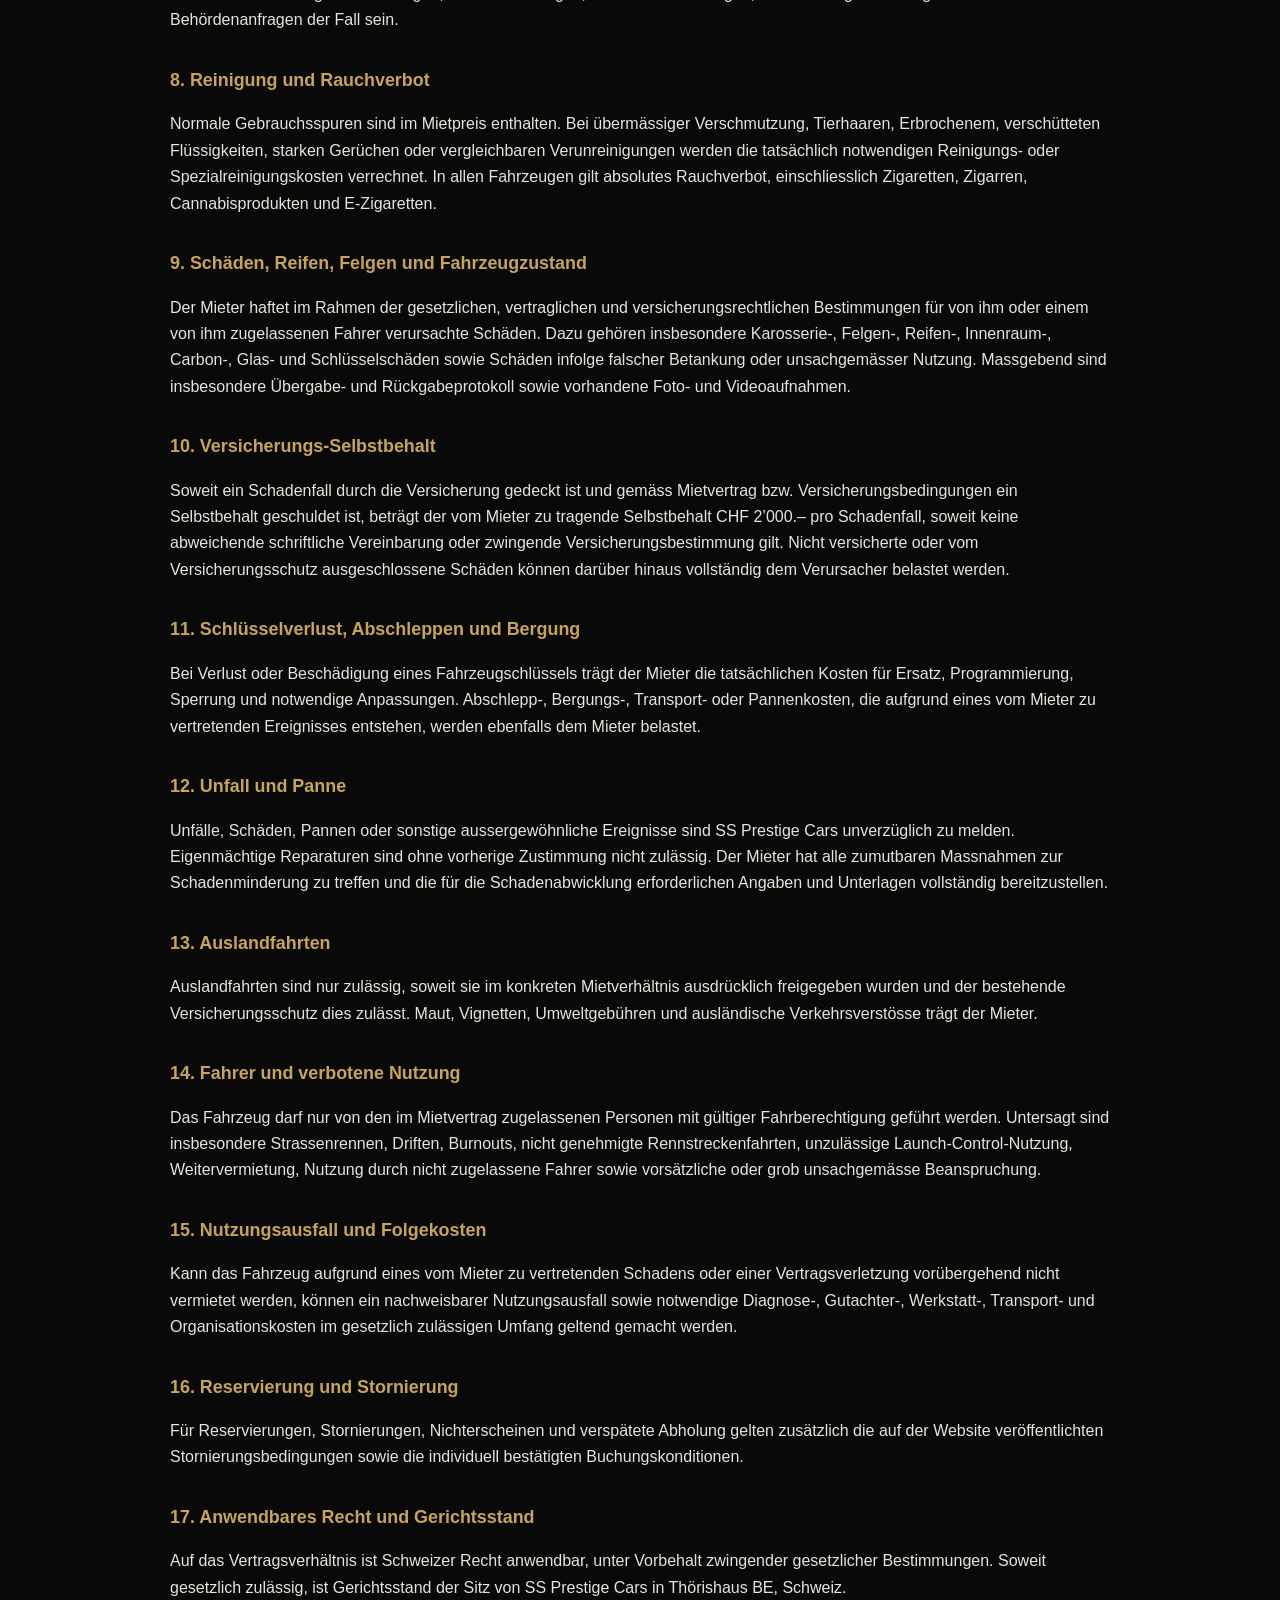
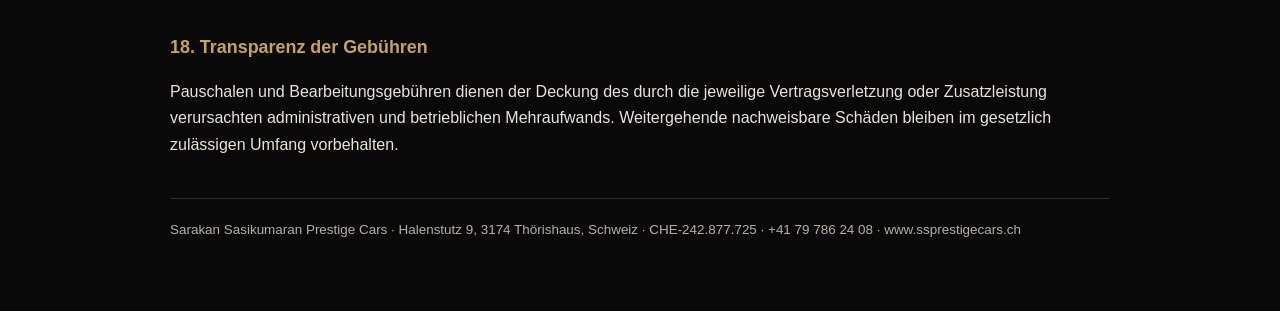
==== commit d4ab1a9d: "Aktualisiere Verspätungsgebühren in agb.html" ====
--- a/agb.html
+++ b/agb.html
@@ -19,7 +19,7 @@
   <p>Die erste Zahlungserinnerung bzw. erste Mahnung erfolgt ohne Mahngebühr. Für die zweite Mahnung wird eine Mahngebühr von CHF 20.– erhoben. Bleibt die Forderung weiterhin unbezahlt, kann SS Prestige Cars im gesetzlich zulässigen Rahmen ein Inkasso- oder Betreibungsverfahren einleiten. Gesetzlich geschuldete und tatsächlich entstandene Kosten bleiben vorbehalten.</p>
 
   <h2>3. Verspätete Rückgabe</h2>
-  <p>Das Fahrzeug ist zum vertraglich vereinbarten Zeitpunkt zurückzugeben. Bis 14 Minuten kann Kulanz gewährt werden, sofern keine Folgevermietung beeinträchtigt wird. Bei einer Verspätung von 15–30 Minuten werden CHF 30.–, bei 31–60 Minuten CHF 50.– verrechnet. Ab 61 Minuten werden zusätzlich CHF 50.– je angefangene weitere Stunde verrechnet. Bei erheblicher Überschreitung kann zusätzlich ein weiterer anteiliger oder vollständiger Mietzeitraum berechnet werden. Nachweisbare Zusatzkosten bleiben vorbehalten.</p>
+  <p>Das Fahrzeug ist zum vertraglich vereinbarten Zeitpunkt zurückzugeben. Bei einer Verspätung von 1–14 Minuten werden CHF 20.–, bei 15–30 Minuten CHF 30.– und bei 31–60 Minuten CHF 50.– verrechnet. Ab 61 Minuten werden zusätzlich CHF 50.– je angefangene weitere Stunde verrechnet. Bei erheblicher Überschreitung kann zusätzlich ein weiterer anteiliger oder vollständiger Mietzeitraum berechnet werden. Nachweisbare Zusatzkosten bleiben vorbehalten.</p>
 
   <h2>4. Tankregelung</h2>
   <p>Das Fahrzeug ist mit dem bei Übergabe vereinbarten Tankstand zurückzugeben. Für den BMW M4 Competition G82 ist ausschliesslich Bleifrei 98 bzw. eine von SS Prestige Cars ausdrücklich freigegebene Kraftstoffqualität zulässig. Auf Verlangen sind Tankquittungen vorzulegen. Bei fehlendem Kraftstoff werden die tatsächlichen Tankkosten zuzüglich einer Tank- und Bearbeitungspauschale von CHF 30.– verrechnet.</p>
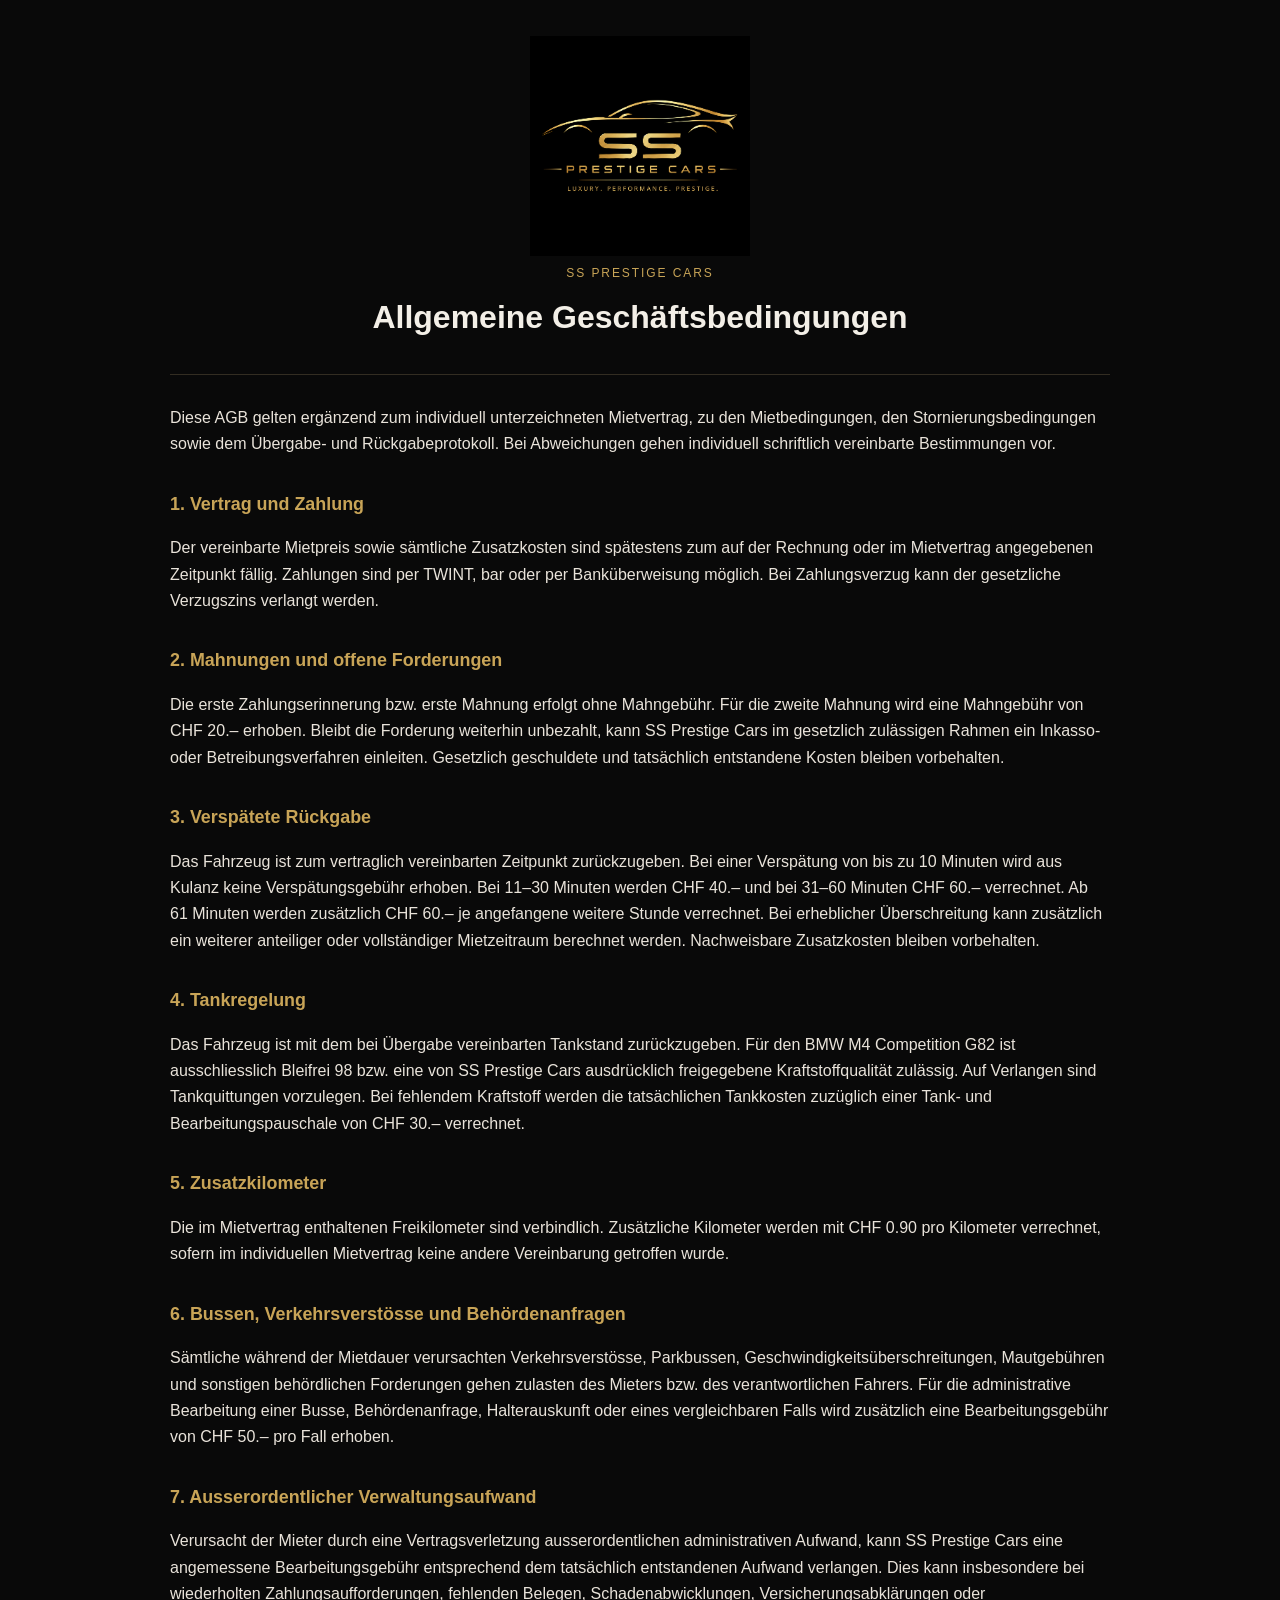
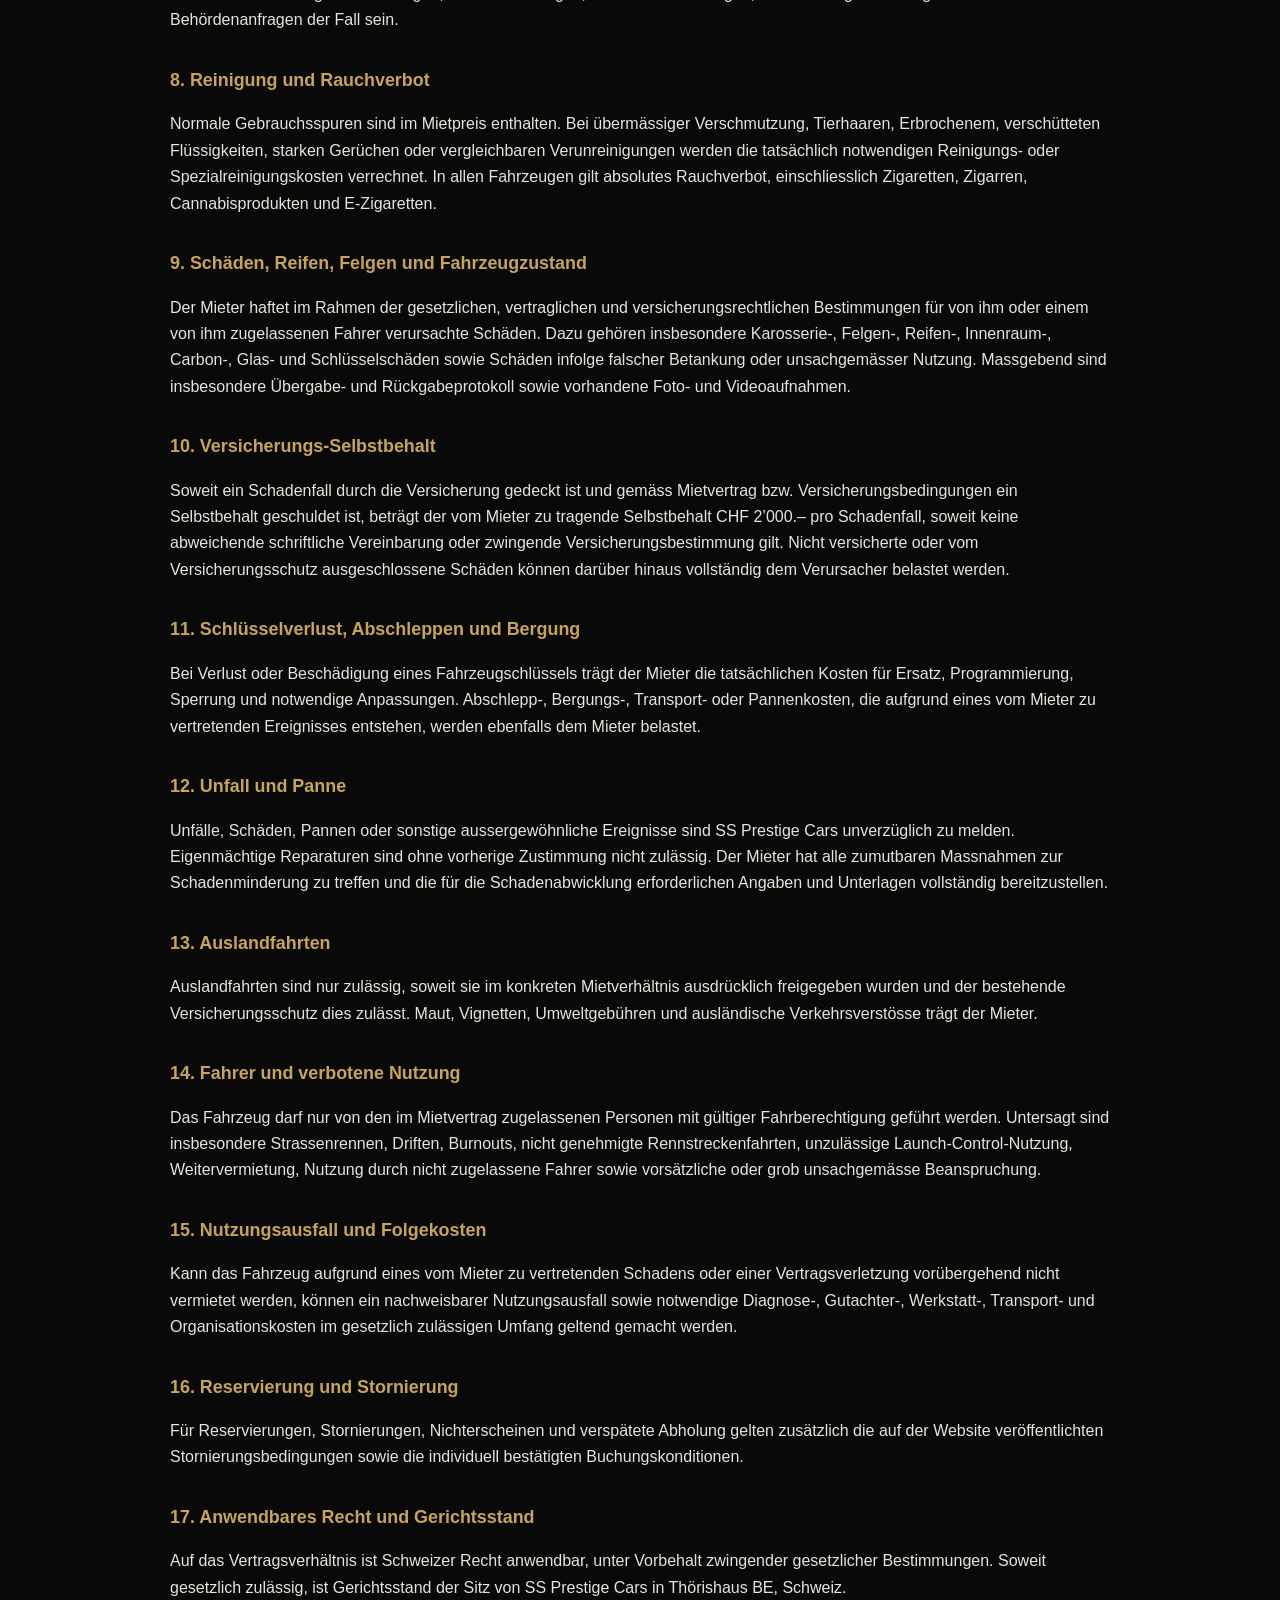
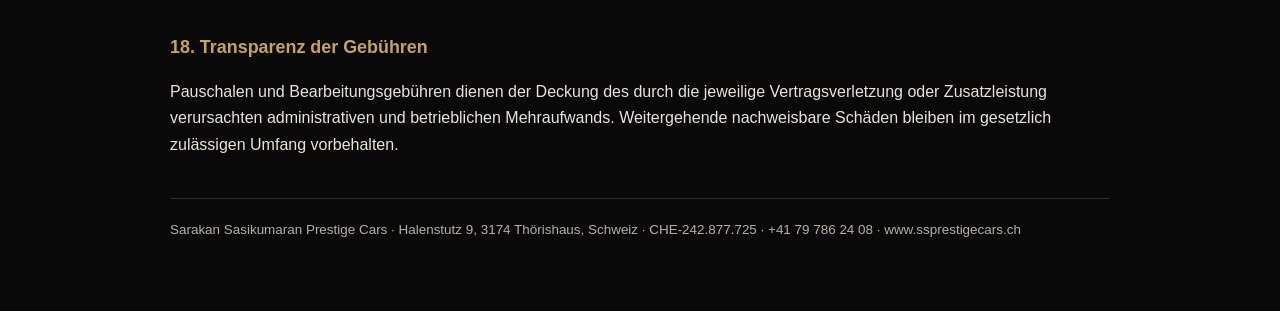
==== commit 2ab333c8: "Verspätungsregel mit 10 Minuten Kulanz aktualisieren" ====
--- a/agb.html
+++ b/agb.html
@@ -19,7 +19,7 @@
   <p>Die erste Zahlungserinnerung bzw. erste Mahnung erfolgt ohne Mahngebühr. Für die zweite Mahnung wird eine Mahngebühr von CHF 20.– erhoben. Bleibt die Forderung weiterhin unbezahlt, kann SS Prestige Cars im gesetzlich zulässigen Rahmen ein Inkasso- oder Betreibungsverfahren einleiten. Gesetzlich geschuldete und tatsächlich entstandene Kosten bleiben vorbehalten.</p>
 
   <h2>3. Verspätete Rückgabe</h2>
-  <p>Das Fahrzeug ist zum vertraglich vereinbarten Zeitpunkt zurückzugeben. Bei einer Verspätung von 1–14 Minuten werden CHF 20.–, bei 15–30 Minuten CHF 30.– und bei 31–60 Minuten CHF 50.– verrechnet. Ab 61 Minuten werden zusätzlich CHF 50.– je angefangene weitere Stunde verrechnet. Bei erheblicher Überschreitung kann zusätzlich ein weiterer anteiliger oder vollständiger Mietzeitraum berechnet werden. Nachweisbare Zusatzkosten bleiben vorbehalten.</p>
+  <p>Das Fahrzeug ist zum vertraglich vereinbarten Zeitpunkt zurückzugeben. Bei einer Verspätung von bis zu 10 Minuten wird aus Kulanz keine Verspätungsgebühr erhoben. Bei 11–30 Minuten werden CHF 40.– und bei 31–60 Minuten CHF 60.– verrechnet. Ab 61 Minuten werden zusätzlich CHF 60.– je angefangene weitere Stunde verrechnet. Bei erheblicher Überschreitung kann zusätzlich ein weiterer anteiliger oder vollständiger Mietzeitraum berechnet werden. Nachweisbare Zusatzkosten bleiben vorbehalten.</p>
 
   <h2>4. Tankregelung</h2>
   <p>Das Fahrzeug ist mit dem bei Übergabe vereinbarten Tankstand zurückzugeben. Für den BMW M4 Competition G82 ist ausschliesslich Bleifrei 98 bzw. eine von SS Prestige Cars ausdrücklich freigegebene Kraftstoffqualität zulässig. Auf Verlangen sind Tankquittungen vorzulegen. Bei fehlendem Kraftstoff werden die tatsächlichen Tankkosten zuzüglich einer Tank- und Bearbeitungspauschale von CHF 30.– verrechnet.</p>
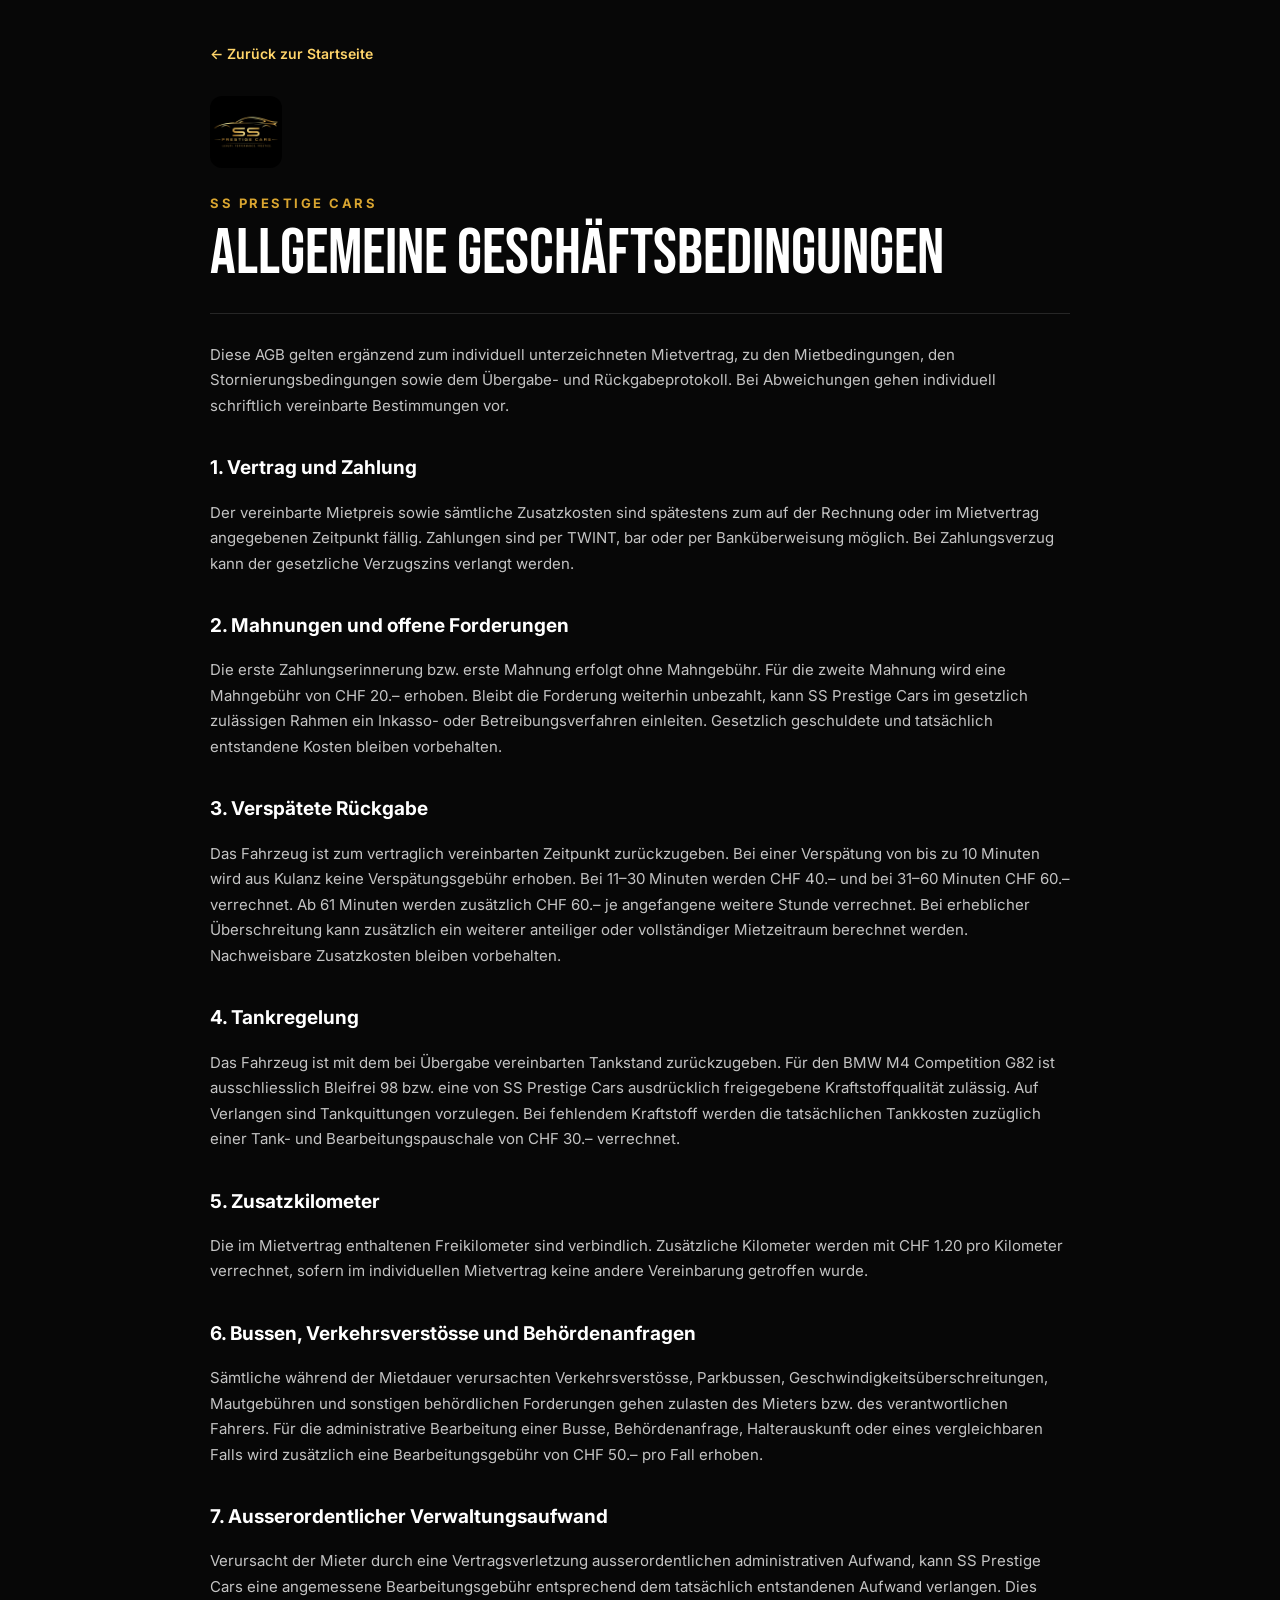
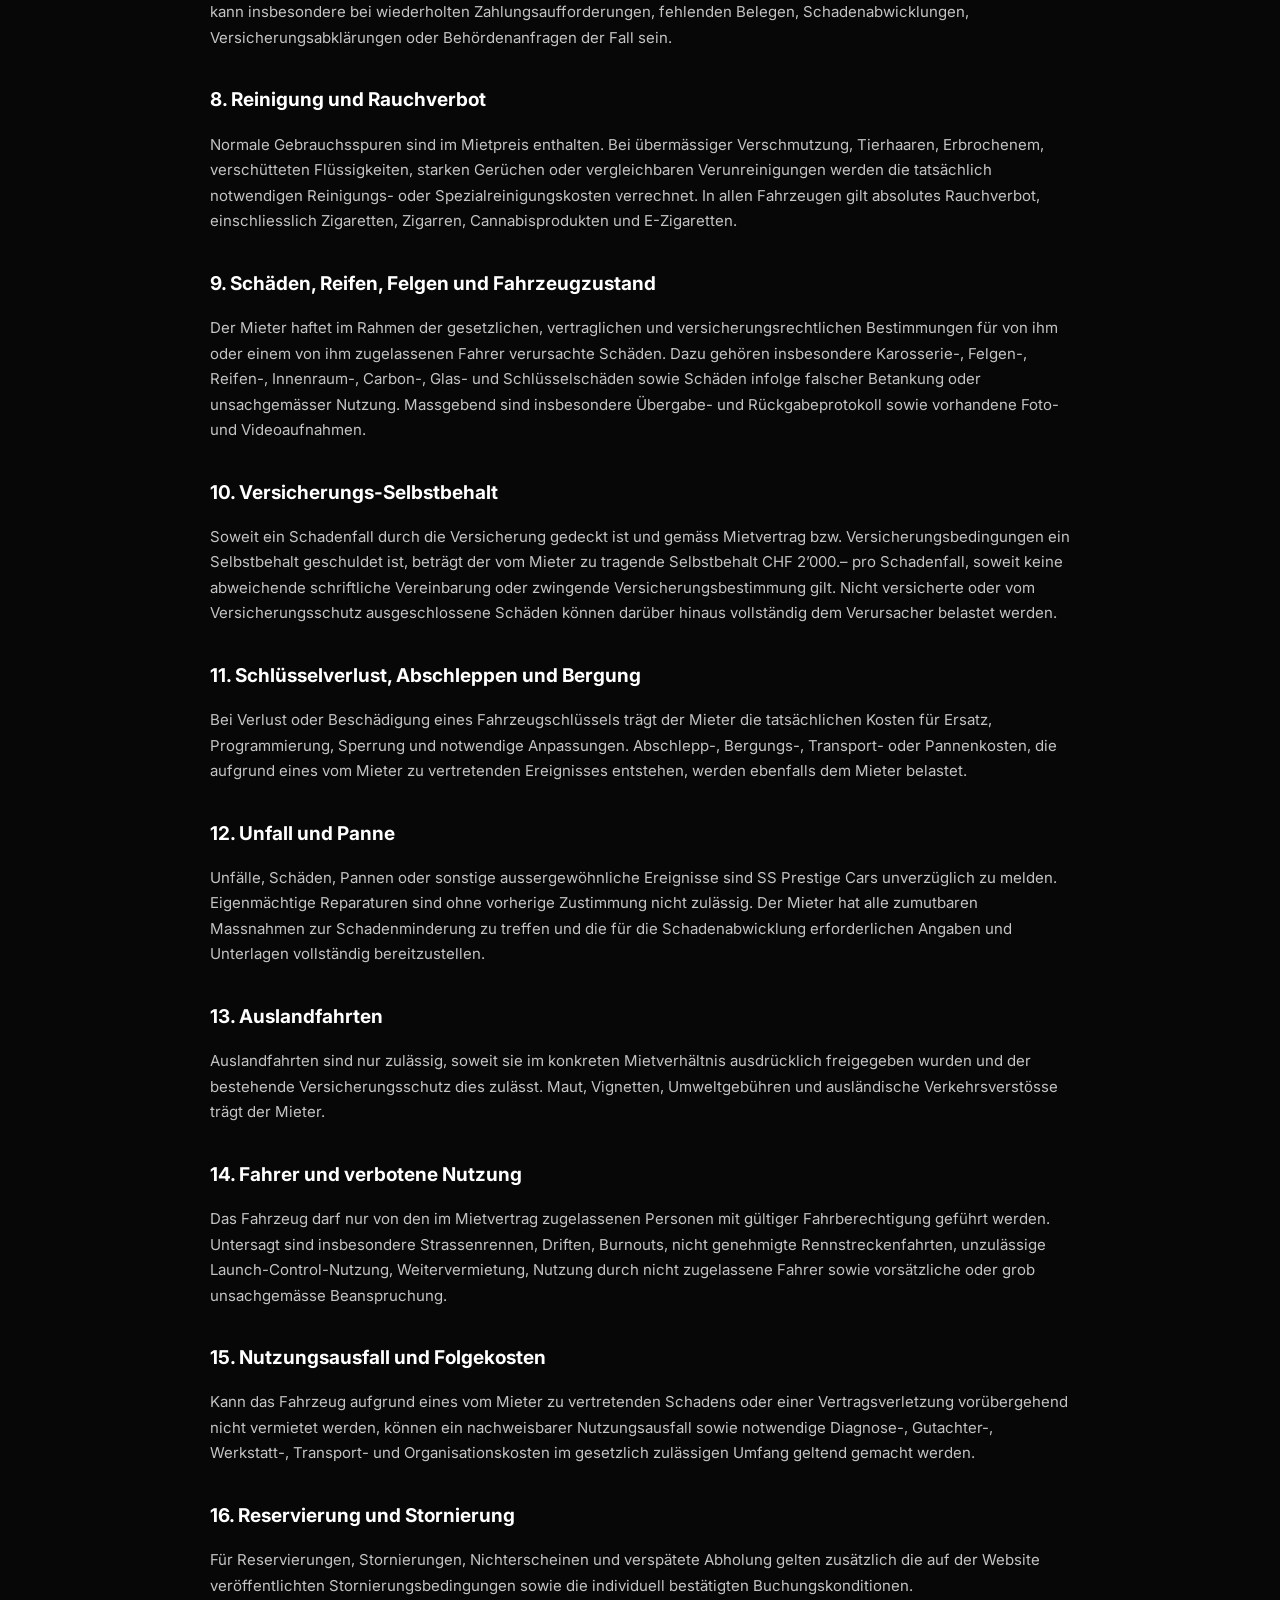
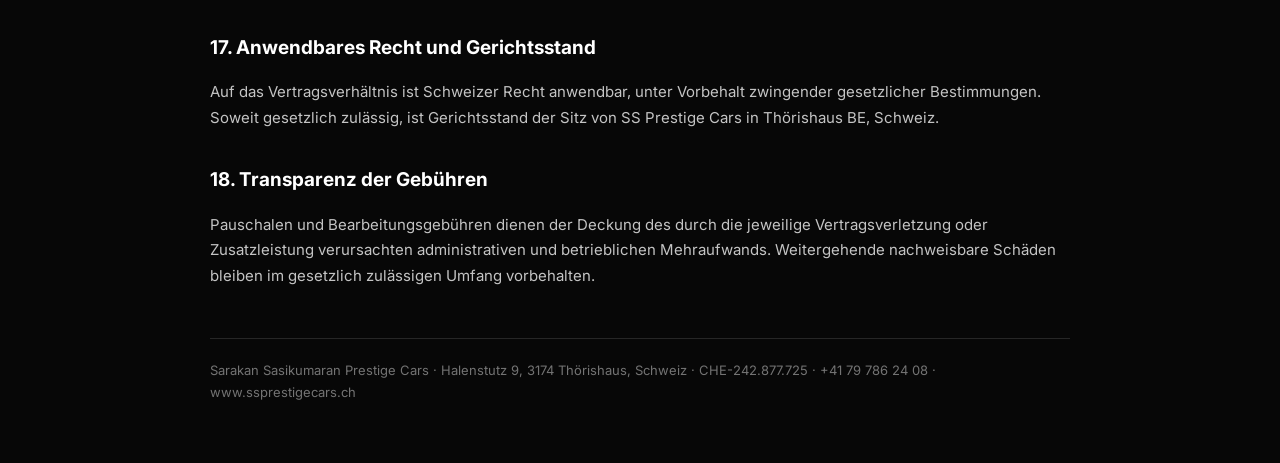
==== commit 0dc6a64c: "Neue Website: neues Design, Fotos, Videos, Mehr-km CHF 1.20 Co-Authored-By: Claude Opus 5.5 <noreply" ====
--- a/agb.html
+++ b/agb.html
@@ -5,10 +5,10 @@
   <meta name="viewport" content="width=device-width,initial-scale=1">
   <title>Allgemeine Geschäftsbedingungen | SS Prestige Cars</title>
   <link rel="icon" href="assets/logo.png">
-  <link rel="stylesheet" href="legal.css">
+  <link rel="icon" href="assets/favicon.png"><link rel="stylesheet" href="legal.css">
 </head>
 <body>
-<main class="wrap">
+<main class="wrap"><a class="back" href="index.html">← Zurück zur Startseite</a>
   <header class="top"><img class="logo" src="assets/logo.png" alt="SS Prestige Cars"><div class="eyebrow">SS Prestige Cars</div><h1>Allgemeine Geschäftsbedingungen</h1></header>
   <p>Diese AGB gelten ergänzend zum individuell unterzeichneten Mietvertrag, zu den Mietbedingungen, den Stornierungsbedingungen sowie dem Übergabe- und Rückgabeprotokoll. Bei Abweichungen gehen individuell schriftlich vereinbarte Bestimmungen vor.</p>
 
@@ -25,7 +25,7 @@
   <p>Das Fahrzeug ist mit dem bei Übergabe vereinbarten Tankstand zurückzugeben. Für den BMW M4 Competition G82 ist ausschliesslich Bleifrei 98 bzw. eine von SS Prestige Cars ausdrücklich freigegebene Kraftstoffqualität zulässig. Auf Verlangen sind Tankquittungen vorzulegen. Bei fehlendem Kraftstoff werden die tatsächlichen Tankkosten zuzüglich einer Tank- und Bearbeitungspauschale von CHF 30.– verrechnet.</p>
 
   <h2>5. Zusatzkilometer</h2>
-  <p>Die im Mietvertrag enthaltenen Freikilometer sind verbindlich. Zusätzliche Kilometer werden mit CHF 0.90 pro Kilometer verrechnet, sofern im individuellen Mietvertrag keine andere Vereinbarung getroffen wurde.</p>
+  <p>Die im Mietvertrag enthaltenen Freikilometer sind verbindlich. Zusätzliche Kilometer werden mit CHF 1.20 pro Kilometer verrechnet, sofern im individuellen Mietvertrag keine andere Vereinbarung getroffen wurde.</p>
 
   <h2>6. Bussen, Verkehrsverstösse und Behördenanfragen</h2>
   <p>Sämtliche während der Mietdauer verursachten Verkehrsverstösse, Parkbussen, Geschwindigkeitsüberschreitungen, Mautgebühren und sonstigen behördlichen Forderungen gehen zulasten des Mieters bzw. des verantwortlichen Fahrers. Für die administrative Bearbeitung einer Busse, Behördenanfrage, Halterauskunft oder eines vergleichbaren Falls wird zusätzlich eine Bearbeitungsgebühr von CHF 50.– pro Fall erhoben.</p>
--- a/legal.css
+++ b/legal.css
@@ -1 +1,22 @@
-:root{--bg:#090909;--panel:#121212;--gold:#c8a457;--text:#f3efe7;--muted:#b7b0a4;--line:#332d22}*{box-sizing:border-box}html,body{width:100%;max-width:100%;overflow-x:hidden}body{margin:0;background:var(--bg);color:var(--text);font-family:Inter,Arial,sans-serif;line-height:1.65}.wrap{width:100%;max-width:980px;margin:auto;padding:36px 20px 70px}.top{text-align:center;border-bottom:1px solid var(--line);padding-bottom:24px;margin-bottom:30px}.logo{width:220px;max-width:70%;height:auto}.eyebrow{color:var(--gold);letter-spacing:.16em;text-transform:uppercase;font-size:.75rem}h1{font-size:2rem;margin:.4rem 0;overflow-wrap:anywhere}h2{color:var(--gold);font-size:1.12rem;margin-top:2rem;overflow-wrap:anywhere}p,li{color:#e9e3da;overflow-wrap:anywhere}.box{background:var(--panel);border:1px solid var(--line);border-radius:14px;padding:18px;margin:16px 0;min-width:0}.grid{display:grid;grid-template-columns:190px minmax(0,1fr);gap:8px 18px}.grid strong{color:var(--gold)}table{width:100%;max-width:100%;border-collapse:collapse;margin:16px 0;display:block;overflow-x:auto;-webkit-overflow-scrolling:touch}th,td{border:1px solid var(--line);padding:10px;text-align:left;white-space:normal}th{background:#17130d;color:var(--gold)}a{color:var(--gold);overflow-wrap:anywhere}footer{margin-top:40px;padding-top:20px;border-top:1px solid var(--line);font-size:.84rem;color:var(--muted);overflow-wrap:anywhere}@media(max-width:620px){.wrap{padding:26px 16px 56px}.grid{grid-template-columns:1fr}h1{font-size:1.55rem;line-height:1.2}h2{font-size:1.05rem}.logo{width:180px;max-width:75%}.box{padding:15px}p,li{font-size:.96rem}footer{font-size:.78rem;line-height:1.55}}+@import url('https://fonts.googleapis.com/css2?family=Bebas+Neue&family=Inter:wght@400;600;700&display=swap');
+:root{--gold:#d9a530;--gold2:#ffd56a;--line:#262626;--muted:#a3a3a3}
+*{box-sizing:border-box}
+body{margin:0;background:#070707;color:#e5e5e5;font-family:Inter,system-ui,-apple-system,sans-serif;line-height:1.7;-webkit-font-smoothing:antialiased}
+.wrap{width:min(860px,100% - 40px);margin:0 auto;padding:40px 0 60px}
+.back{display:inline-flex;gap:8px;color:var(--gold2);text-decoration:none;font-weight:600;font-size:14px;margin-bottom:30px}
+.top{padding-bottom:28px;border-bottom:1px solid var(--line);margin-bottom:28px}
+.logo{width:72px;height:72px;border-radius:12px;margin-bottom:16px}
+.eyebrow{font-size:13px;font-weight:700;letter-spacing:2.5px;text-transform:uppercase;color:var(--gold)}
+h1{font-family:'Bebas Neue',Impact,sans-serif;font-weight:400;font-size:clamp(40px,7vw,64px);line-height:.95;margin:10px 0 0;color:#fff}
+h2{font-size:19px;color:#fff;margin:34px 0 8px}
+p,li{color:#c4c4c4;font-size:15px}
+a{color:var(--gold2)}
+ul,ol{padding-left:20px}
+.box{background:#121212;border:1px solid var(--line);border-radius:16px;padding:22px}
+.grid{display:grid;grid-template-columns:200px 1fr;gap:10px 20px}
+.grid strong{color:var(--muted);font-weight:600;font-size:14px}
+table{width:100%;border-collapse:collapse;margin:14px 0;font-size:14px}
+th,td{text-align:left;padding:10px;border-bottom:1px solid var(--line)}
+th{color:var(--gold)}
+footer{margin-top:50px;padding-top:20px;border-top:1px solid var(--line);font-size:13px;color:#737373}
+@media(max-width:560px){.grid{grid-template-columns:1fr;gap:2px}.grid span{margin-bottom:10px}}
